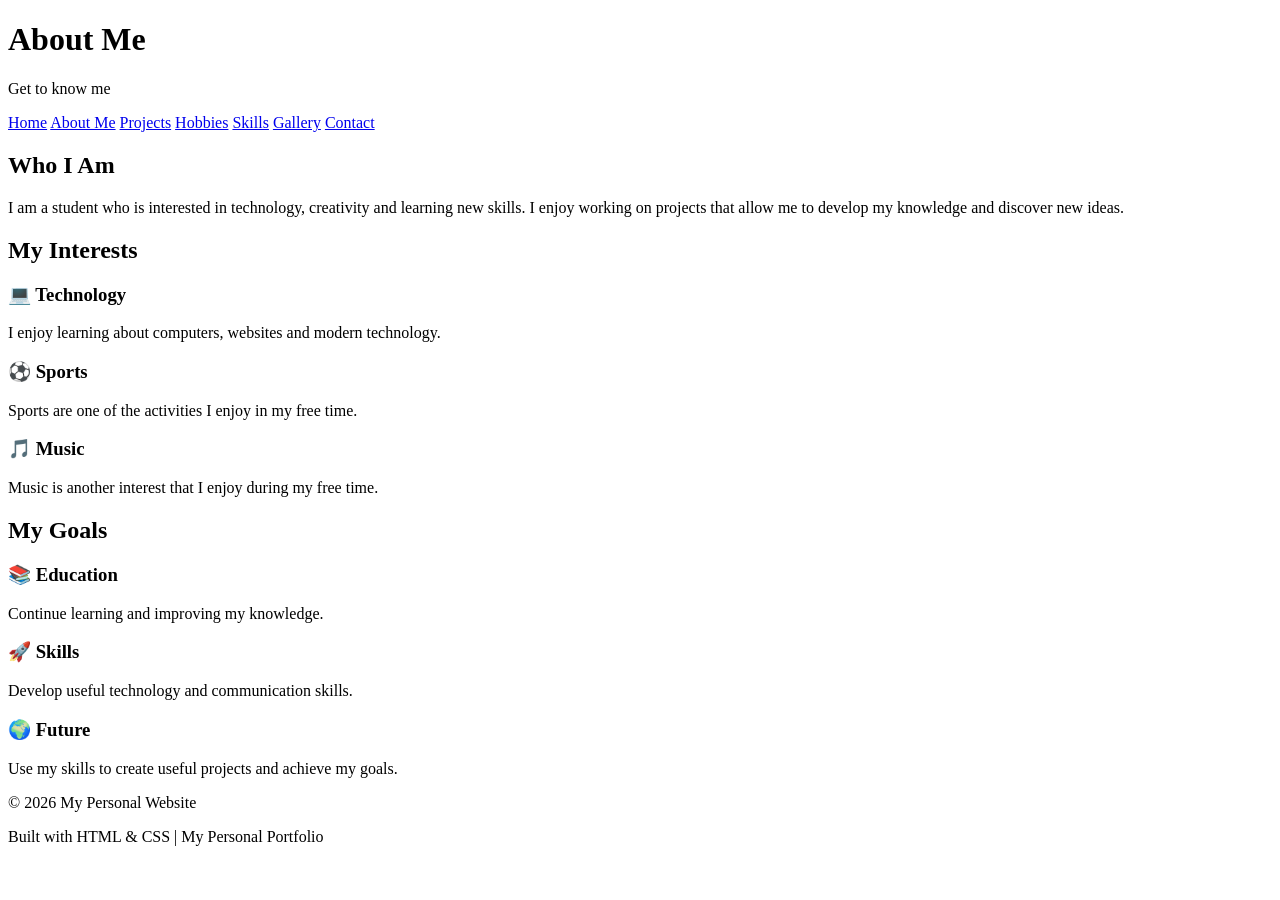
==== about.html @ a7cd15ec "Add files via upload" ====
<!DOCTYPE html>
<html lang="en">

<head>
    <meta charset="UTF-8">
    <meta name="viewport" content="width=device-width, initial-scale=1.0">
    <title>About Me</title>
    <link rel="stylesheet" href="css/style.css">
</head>

<body>

    <header>

        <h1>About Me</h1>

        <p>Get to know me</p>

        <nav>
            <a href="index.html">Home</a>
            <a href="about.html">About Me</a>
            <a href="projects.html">Projects</a>
            <a href="hobbies.html">Hobbies</a>
            <a href="skills.html">Skills</a>
            <a href="gallery.html">Gallery</a>
            <a href="contact.html">Contact</a>
        </nav>

    </header>


    <main>

        <section>

            <h2>Who I Am</h2>

            <p>
                I am a student who is interested in technology,
                creativity and learning new skills. I enjoy
                working on projects that allow me to develop
                my knowledge and discover new ideas.
            </p>

        </section>


        <section>

            <h2>My Interests</h2>

            <div class="card-container">

                <div class="card">
                    <h3>💻 Technology</h3>

                    <p>
                        I enjoy learning about computers,
                        websites and modern technology.
                    </p>
                </div>


                <div class="card">
                    <h3>⚽ Sports</h3>

                    <p>
                        Sports are one of the activities
                        I enjoy in my free time.
                    </p>
                </div>


                <div class="card">
                    <h3>🎵 Music</h3>

                    <p>
                        Music is another interest that
                        I enjoy during my free time.
                    </p>
                </div>

            </div>

        </section>


        <section>

            <h2>My Goals</h2>

            <div class="card-container">

                <div class="card">
                    <h3>📚 Education</h3>

                    <p>
                        Continue learning and improving
                        my knowledge.
                    </p>
                </div>


                <div class="card">
                    <h3>🚀 Skills</h3>

                    <p>
                        Develop useful technology and
                        communication skills.
                    </p>
                </div>


                <div class="card">
                    <h3>🌍 Future</h3>

                    <p>
                        Use my skills to create useful
                        projects and achieve my goals.
                    </p>
                </div>

            </div>

        </section>

    </main>


    <footer>

        <p>&copy; 2026 My Personal Website</p>

        <p>
            Built with HTML & CSS | My Personal Portfolio
        </p>

    </footer>


</body>
</html>
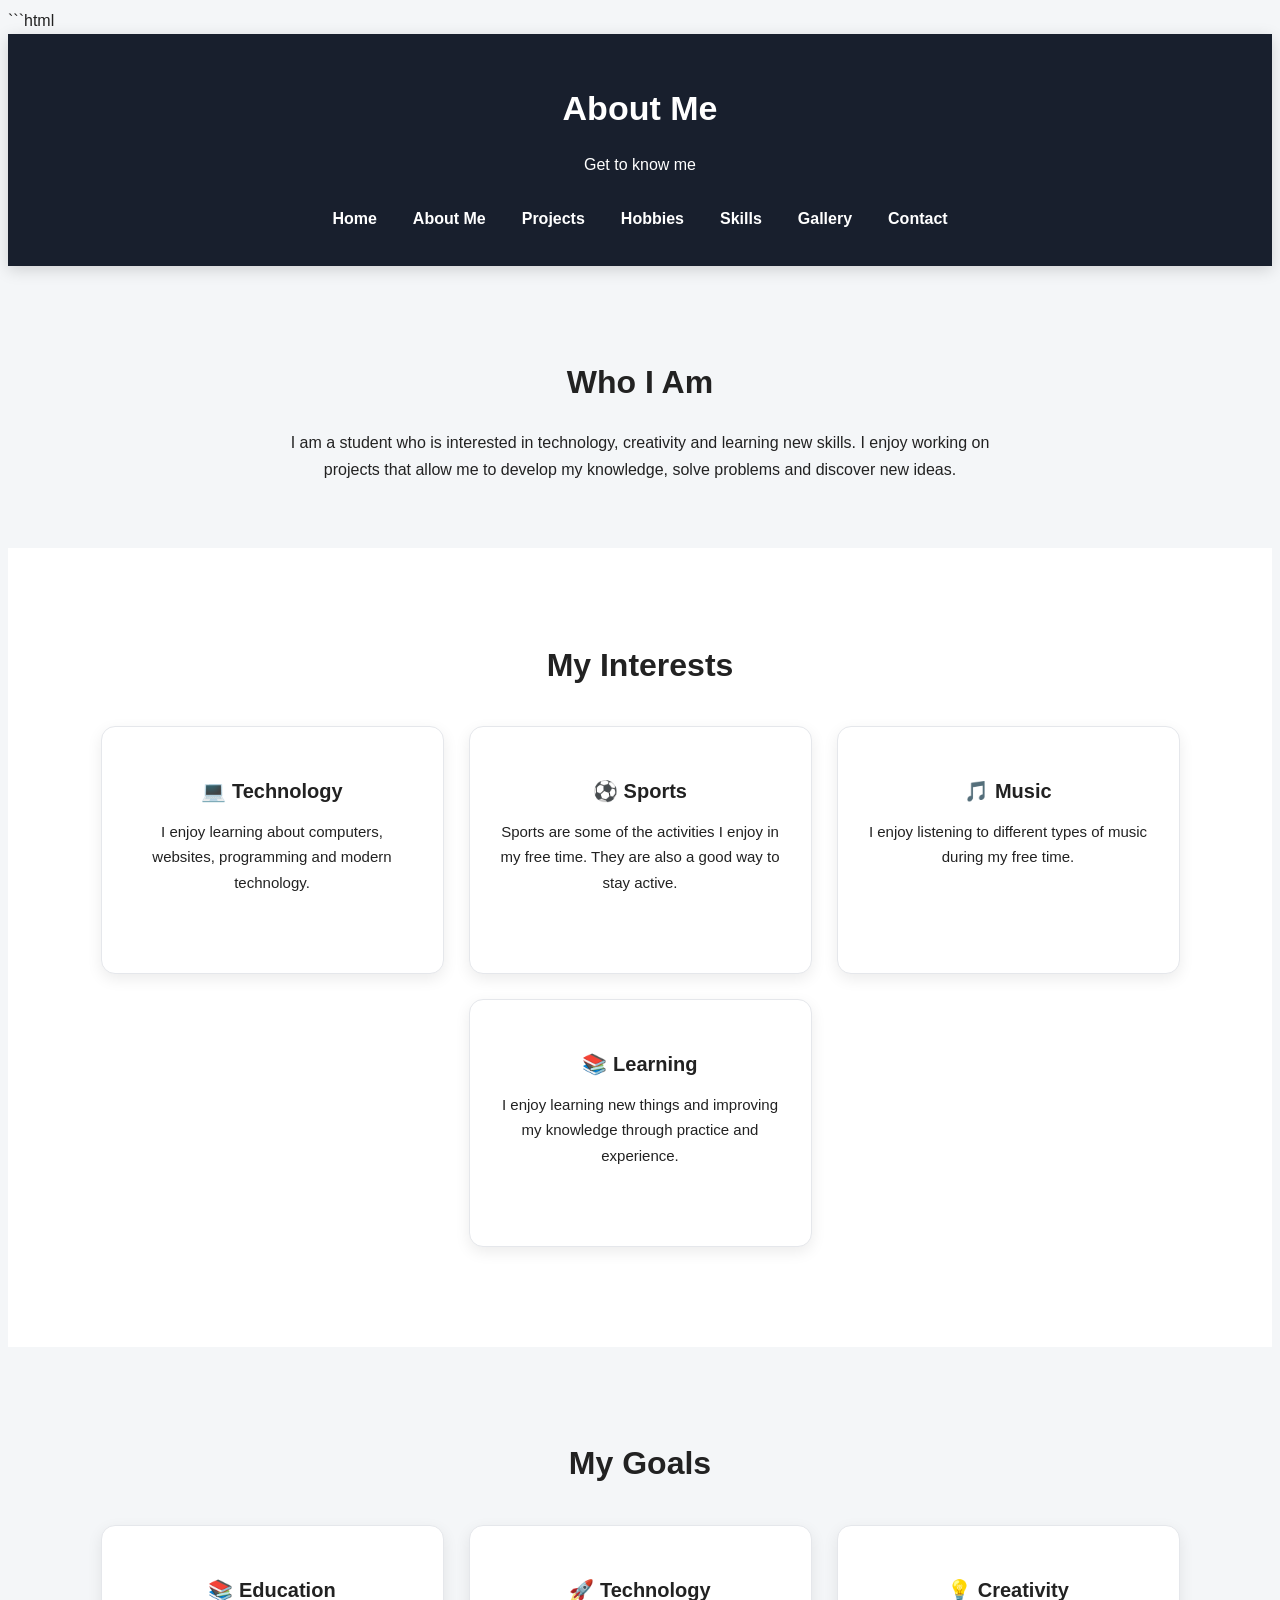
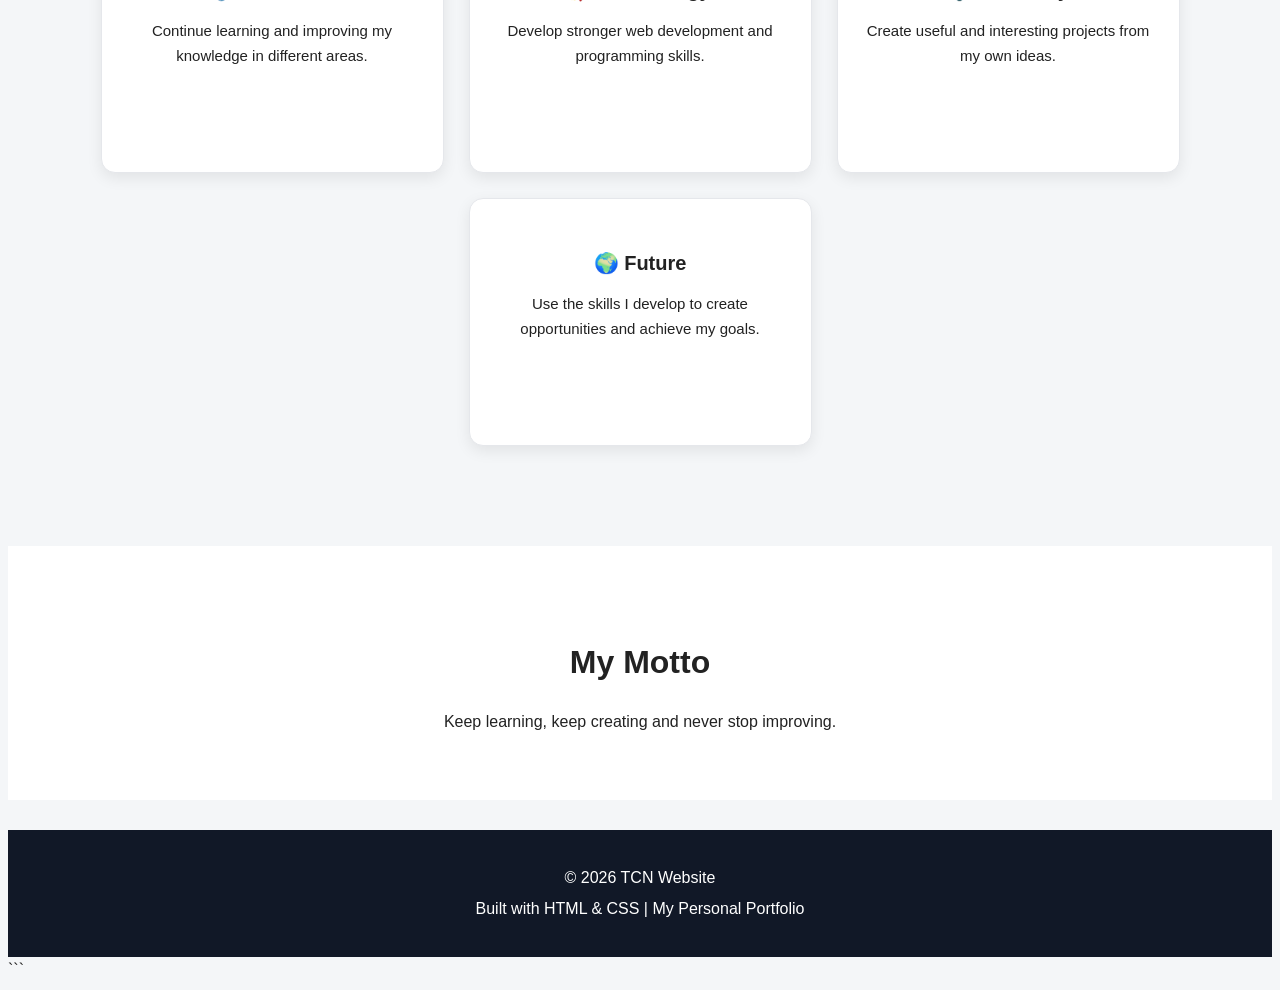
==== commit 4449a8b5: "Update about.html" ====
--- a/about.html
+++ b/about.html
@@ -1,15 +1,20 @@
+```html
 <!DOCTYPE html>
 <html lang="en">
 
 <head>
     <meta charset="UTF-8">
     <meta name="viewport" content="width=device-width, initial-scale=1.0">
+
     <title>About Me</title>
+
     <link rel="stylesheet" href="css/style.css">
 </head>
 
 <body>
 
+    <!-- HEADER -->
+
     <header>
 
         <h1>About Me</h1>
@@ -17,19 +22,31 @@
         <p>Get to know me</p>
 
         <nav>
+
             <a href="index.html">Home</a>
-            <a href="about.html">About Me</a>
+
+            <a class="active" href="about.html">About Me</a>
+
             <a href="projects.html">Projects</a>
+
             <a href="hobbies.html">Hobbies</a>
+
             <a href="skills.html">Skills</a>
+
             <a href="gallery.html">Gallery</a>
+
             <a href="contact.html">Contact</a>
+
         </nav>
 
     </header>
 
 
+    <!-- MAIN CONTENT -->
+
     <main>
+
+        <!-- INTRODUCTION -->
 
         <section>
 
@@ -39,12 +56,15 @@
                 I am a student who is interested in technology,
                 creativity and learning new skills. I enjoy
                 working on projects that allow me to develop
-                my knowledge and discover new ideas.
+                my knowledge, solve problems and discover
+                new ideas.
             </p>
 
         </section>
 
 
+        <!-- MY INTERESTS -->
+
         <section>
 
             <h2>My Interests</h2>
@@ -52,32 +72,53 @@
             <div class="card-container">
 
                 <div class="card">
+
                     <h3>💻 Technology</h3>
 
                     <p>
                         I enjoy learning about computers,
-                        websites and modern technology.
-                    </p>
-                </div>
-
-
-                <div class="card">
+                        websites, programming and modern
+                        technology.
+                    </p>
+
+                </div>
+
+
+                <div class="card">
+
                     <h3>⚽ Sports</h3>
 
                     <p>
-                        Sports are one of the activities
-                        I enjoy in my free time.
-                    </p>
-                </div>
-
-
-                <div class="card">
+                        Sports are some of the activities
+                        I enjoy in my free time. They are
+                        also a good way to stay active.
+                    </p>
+
+                </div>
+
+
+                <div class="card">
+
                     <h3>🎵 Music</h3>
 
                     <p>
-                        Music is another interest that
-                        I enjoy during my free time.
-                    </p>
+                        I enjoy listening to different
+                        types of music during my free time.
+                    </p>
+
+                </div>
+
+
+                <div class="card">
+
+                    <h3>📚 Learning</h3>
+
+                    <p>
+                        I enjoy learning new things and
+                        improving my knowledge through
+                        practice and experience.
+                    </p>
+
                 </div>
 
             </div>
@@ -85,6 +126,8 @@
         </section>
 
 
+        <!-- MY GOALS -->
+
         <section>
 
             <h2>My Goals</h2>
@@ -92,44 +135,80 @@
             <div class="card-container">
 
                 <div class="card">
+
                     <h3>📚 Education</h3>
 
                     <p>
                         Continue learning and improving
-                        my knowledge.
-                    </p>
-                </div>
-
-
-                <div class="card">
-                    <h3>🚀 Skills</h3>
-
-                    <p>
-                        Develop useful technology and
-                        communication skills.
-                    </p>
-                </div>
-
-
-                <div class="card">
+                        my knowledge in different areas.
+                    </p>
+
+                </div>
+
+
+                <div class="card">
+
+                    <h3>🚀 Technology</h3>
+
+                    <p>
+                        Develop stronger web development
+                        and programming skills.
+                    </p>
+
+                </div>
+
+
+                <div class="card">
+
+                    <h3>💡 Creativity</h3>
+
+                    <p>
+                        Create useful and interesting
+                        projects from my own ideas.
+                    </p>
+
+                </div>
+
+
+                <div class="card">
+
                     <h3>🌍 Future</h3>
 
                     <p>
-                        Use my skills to create useful
-                        projects and achieve my goals.
-                    </p>
+                        Use the skills I develop to create
+                        opportunities and achieve my goals.
+                    </p>
+
                 </div>
 
             </div>
 
         </section>
 
+
+        <!-- PERSONAL MOTTO -->
+
+        <section>
+
+            <h2>My Motto</h2>
+
+            <p>
+                Keep learning, keep creating and never stop
+                improving.
+            </p>
+
+        </section>
+
     </main>
 
 
+    <!-- FOOTER -->
+
     <footer>
 
-        <p>&copy; 2026 My Personal Website</p>
+        <p>
+            &copy; 2026 TCN Website
+        </p>
 
         <p>
             Built with HTML & CSS | My Personal Portfolio
@@ -139,4 +218,6 @@
 
 
 </body>
-</html>+
+</html>
+```
--- a/css/style.css
+++ b/css/style.css
@@ -0,0 +1,328 @@
+```css
+/* ==============================
+   GENERAL
+============================== */
+
+* {
+    margin: 0;
+    padding: 0;
+    box-sizing: border-box;
+}
+
+html {
+    scroll-behavior: smooth;
+}
+
+body {
+    font-family: Arial, sans-serif;
+    background: #f4f6f8;
+    color: #222;
+    line-height: 1.6;
+}
+
+
+/* ==============================
+   HEADER
+============================== */
+
+header {
+    background: rgba(17, 24, 39, 0.97);
+    color: white;
+    padding: 25px 20px;
+    text-align: center;
+    position: sticky;
+    top: 0;
+    z-index: 1000;
+    box-shadow: 0 4px 15px rgba(0, 0, 0, 0.15);
+}
+
+header h1 {
+    font-size: 34px;
+    margin-bottom: 8px;
+}
+
+header p {
+    font-size: 16px;
+}
+
+
+/* ==============================
+   NAVIGATION
+============================== */
+
+nav {
+    margin-top: 20px;
+    display: flex;
+    justify-content: center;
+    flex-wrap: wrap;
+    gap: 8px;
+}
+
+nav a {
+    color: white;
+    text-decoration: none;
+    padding: 9px 14px;
+    border-radius: 6px;
+    font-weight: bold;
+    transition: 0.3s ease;
+}
+
+nav a:hover {
+    background: #374151;
+    color: #60a5fa;
+    transform: translateY(-2px);
+}
+
+
+/* ==============================
+   HERO SECTION
+============================== */
+
+.hero {
+    min-height: 75vh;
+    display: flex;
+    justify-content: center;
+    align-items: center;
+    text-align: center;
+    padding: 70px 20px;
+    background: linear-gradient(135deg, #ffffff, #e8eef7);
+}
+
+.hero > div {
+    max-width: 850px;
+    margin: auto;
+    animation: fadeUp 1s ease;
+}
+
+.hero h2 {
+    font-size: 50px;
+    margin-bottom: 15px;
+    animation: fadeUp 1.2s ease;
+}
+
+.hero p {
+    font-size: 20px;
+    max-width: 700px;
+    margin: 0 auto 25px;
+    animation: fadeUp 1.4s ease;
+}
+
+
+/* ==============================
+   PROFILE PHOTO
+============================== */
+
+.profile-photo {
+    display: block;
+    width: 210px;
+    height: 210px;
+    object-fit: cover;
+    border-radius: 50%;
+    margin: 0 auto 25px;
+    border: 5px solid #111827;
+    box-shadow: 0 8px 25px rgba(0, 0, 0, 0.2);
+    transition: 0.4s ease;
+    animation: fadeUp 0.8s ease;
+}
+
+.profile-photo:hover {
+    transform: scale(1.05);
+}
+
+
+/* ==============================
+   BUTTONS
+============================== */
+
+.button {
+    display: inline-block;
+    background: #111827;
+    color: white;
+    padding: 13px 26px;
+    text-decoration: none;
+    border-radius: 7px;
+    font-weight: bold;
+    transition: 0.3s ease;
+    animation: fadeUp 1.6s ease;
+}
+
+.button:hover {
+    background: #374151;
+    transform: translateY(-3px);
+    box-shadow: 0 8px 18px rgba(0, 0, 0, 0.18);
+}
+
+
+/* ==============================
+   SECTIONS
+============================== */
+
+section {
+    padding: 65px 20px;
+    text-align: center;
+}
+
+section:nth-child(even) {
+    background: #ffffff;
+}
+
+section h2 {
+    font-size: 32px;
+    margin-bottom: 20px;
+}
+
+section p {
+    max-width: 700px;
+    margin: auto;
+    line-height: 1.7;
+}
+
+
+/* ==============================
+   CARDS
+============================== */
+
+.card-container {
+    display: flex;
+    flex-wrap: wrap;
+    justify-content: center;
+    gap: 25px;
+    max-width: 1150px;
+    margin: 35px auto;
+}
+
+.card {
+    background: white;
+    padding: 28px;
+    width: 285px;
+    min-height: 190px;
+    border-radius: 14px;
+    border: 1px solid #e5e7eb;
+    box-shadow: 0 5px 15px rgba(0, 0, 0, 0.08);
+    transition: 0.3s ease;
+}
+
+.card:hover {
+    transform: translateY(-7px);
+    box-shadow: 0 12px 28px rgba(0, 0, 0, 0.13);
+}
+
+.card h3 {
+    margin-bottom: 12px;
+    font-size: 20px;
+}
+
+.card p {
+    font-size: 15px;
+}
+
+
+/* ==============================
+   GALLERY IMAGES
+============================== */
+
+.card img {
+    width: 100%;
+    height: 220px;
+    object-fit: contain;
+    border-radius: 10px;
+    margin-bottom: 15px;
+    transition: 0.4s ease;
+}
+
+.card img:hover {
+    transform: scale(1.03);
+}
+
+
+/* ==============================
+   FOOTER
+============================== */
+
+footer {
+    background: #111827;
+    color: white;
+    text-align: center;
+    padding: 30px 20px;
+    margin-top: 30px;
+}
+
+footer p {
+    margin: 5px auto;
+}
+
+
+/* ==============================
+   ANIMATIONS
+============================== */
+
+@keyframes fadeUp {
+    from {
+        opacity: 0;
+        transform: translateY(25px);
+    }
+
+    to {
+        opacity: 1;
+        transform: translateY(0);
+    }
+}
+
+
+/* ==============================
+   MOBILE
+============================== */
+
+@media (max-width: 600px) {
+
+    header h1 {
+        font-size: 28px;
+    }
+
+    nav {
+        flex-direction: column;
+        align-items: center;
+    }
+
+    nav a {
+        display: block;
+        width: 180px;
+        margin: 2px 0;
+    }
+
+    .hero {
+        min-height: 65vh;
+        padding: 50px 20px;
+    }
+
+    .hero h2 {
+        font-size: 36px;
+    }
+
+    .hero p {
+        font-size: 18px;
+    }
+
+    .profile-photo {
+        width: 170px;
+        height: 170px;
+    }
+
+    section {
+        padding: 50px 20px;
+    }
+
+    section h2 {
+        font-size: 28px;
+    }
+
+    .card {
+        width: 100%;
+        max-width: 350px;
+    }
+
+    .button {
+        padding: 12px 22px;
+    }
+}
+```
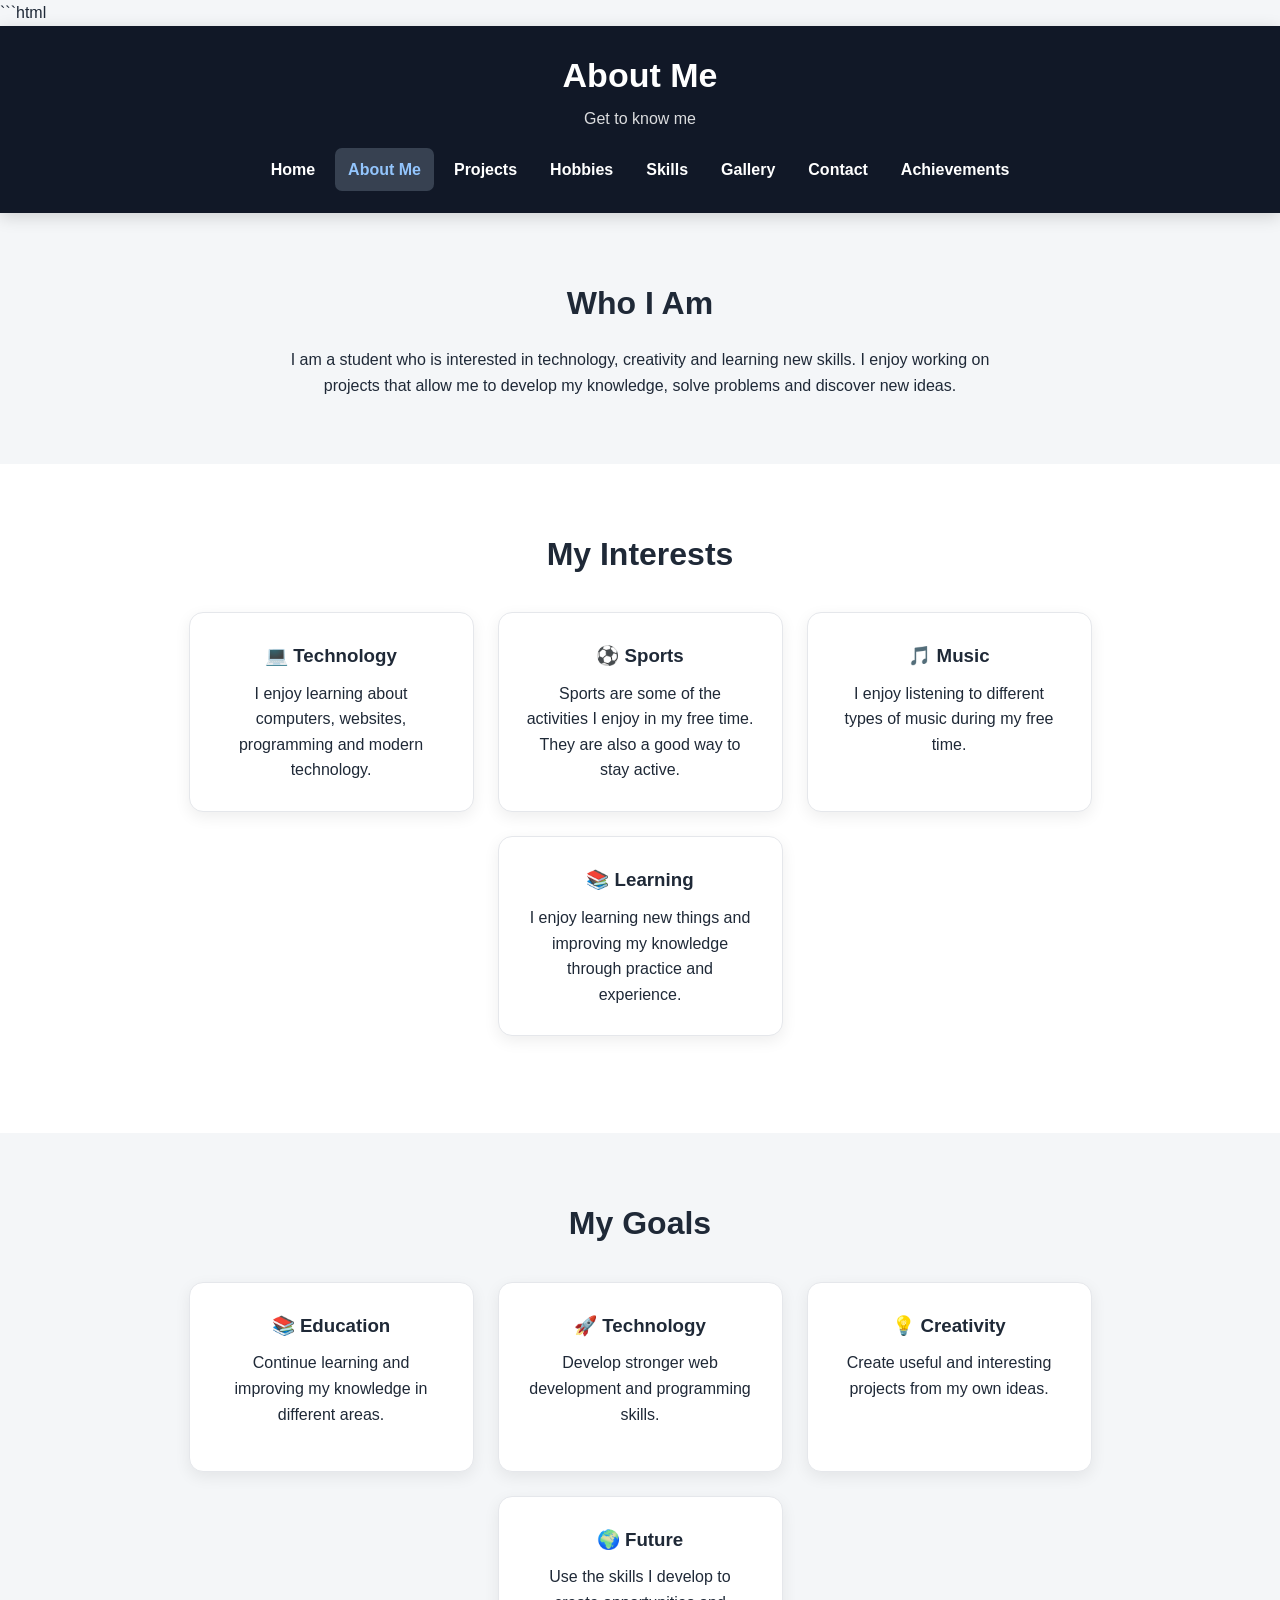
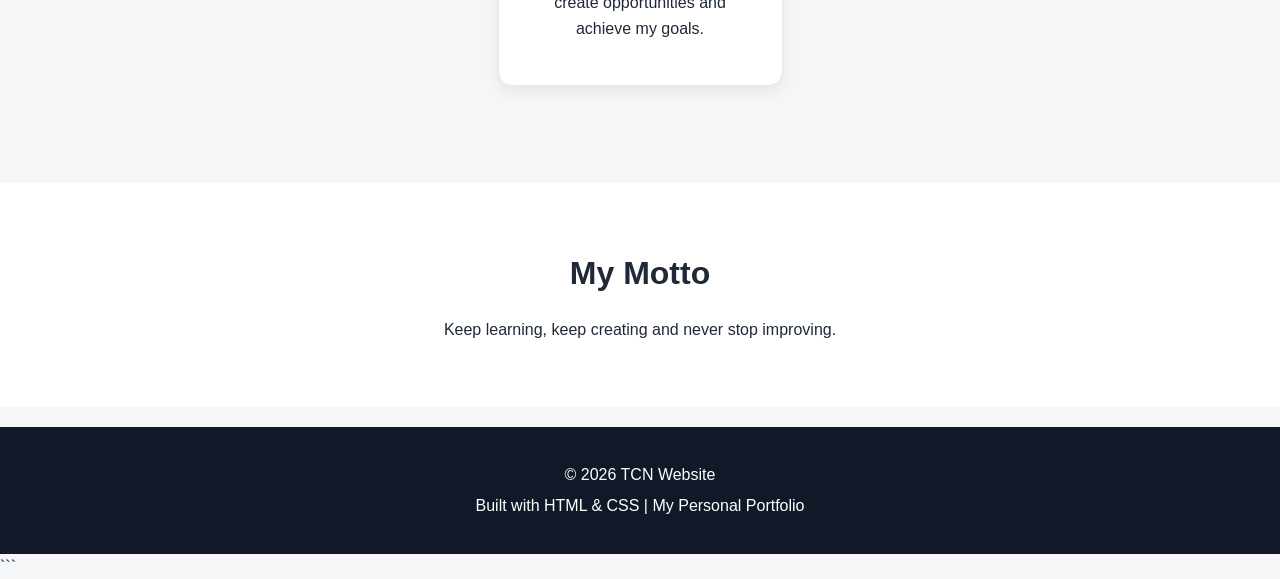
==== commit bef92ba1: "Update about.html" ====
--- a/about.html
+++ b/about.html
@@ -36,7 +36,7 @@
             <a href="gallery.html">Gallery</a>
 
             <a href="contact.html">Contact</a>
-
+            <a href="achievements.html">Achievements</a>
         </nav>
 
     </header>
--- a/css/style.css
+++ b/css/style.css
@@ -1,328 +1,349 @@
-```css
-/* ==============================
-   GENERAL
-============================== */
-
 * {
-    margin: 0;
-    padding: 0;
-    box-sizing: border-box;
-}
+  margin: 0;
+  padding: 0;
+  box-sizing: border-box;
+  }
 
 html {
-    scroll-behavior: smooth;
+scroll-behavior: smooth;
 }
 
 body {
-    font-family: Arial, sans-serif;
-    background: #f4f6f8;
-    color: #222;
-    line-height: 1.6;
-}
-
-
-/* ==============================
-   HEADER
-============================== */
+font-family: Arial, sans-serif;
+background: #f4f6f8;
+color: #1f2937;
+line-height: 1.6;
+}
+
+/* HEADER */
 
 header {
-    background: rgba(17, 24, 39, 0.97);
-    color: white;
-    padding: 25px 20px;
-    text-align: center;
-    position: sticky;
-    top: 0;
-    z-index: 1000;
-    box-shadow: 0 4px 15px rgba(0, 0, 0, 0.15);
+background: #111827;
+color: white;
+padding: 22px 20px;
+text-align: center;
+position: sticky;
+top: 0;
+z-index: 1000;
+box-shadow: 0 4px 16px rgba(0, 0, 0, 0.15);
 }
 
 header h1 {
-    font-size: 34px;
-    margin-bottom: 8px;
+font-size: 34px;
+margin-bottom: 4px;
 }
 
 header p {
-    font-size: 16px;
-}
-
-
-/* ==============================
-   NAVIGATION
-============================== */
+opacity: 0.85;
+}
+
+/* NAVIGATION */
 
 nav {
-    margin-top: 20px;
-    display: flex;
-    justify-content: center;
-    flex-wrap: wrap;
-    gap: 8px;
+margin-top: 16px;
+display: flex;
+justify-content: center;
+flex-wrap: wrap;
+gap: 7px;
 }
 
 nav a {
-    color: white;
-    text-decoration: none;
-    padding: 9px 14px;
-    border-radius: 6px;
-    font-weight: bold;
-    transition: 0.3s ease;
-}
-
-nav a:hover {
-    background: #374151;
-    color: #60a5fa;
-    transform: translateY(-2px);
-}
-
-
-/* ==============================
-   HERO SECTION
-============================== */
+color: white;
+text-decoration: none;
+padding: 9px 13px;
+border-radius: 7px;
+font-weight: bold;
+transition: 0.25s;
+}
+
+nav a:hover,
+nav a.active {
+background: #374151;
+color: #93c5fd;
+}
+
+/* HERO */
 
 .hero {
-    min-height: 75vh;
-    display: flex;
-    justify-content: center;
-    align-items: center;
-    text-align: center;
-    padding: 70px 20px;
-    background: linear-gradient(135deg, #ffffff, #e8eef7);
-}
-
-.hero > div {
-    max-width: 850px;
-    margin: auto;
-    animation: fadeUp 1s ease;
+min-height: 76vh;
+display: flex;
+align-items: center;
+justify-content: center;
+text-align: center;
+padding: 70px 20px;
+background: linear-gradient(135deg, #ffffff, #e8eef7);
+}
+
+.hero-inner {
+max-width: 850px;
+animation: fadeUp 0.8s ease;
+}
+
+.profile-photo {
+display: block;
+width: 210px;
+height: 210px;
+object-fit: cover;
+border-radius: 50%;
+margin: 0 auto 24px;
+border: 5px solid #111827;
+box-shadow: 0 10px 28px rgba(0, 0, 0, 0.2);
+transition: 0.35s;
+}
+
+.profile-photo:hover {
+transform: scale(1.05);
 }
 
 .hero h2 {
-    font-size: 50px;
-    margin-bottom: 15px;
-    animation: fadeUp 1.2s ease;
+font-size: 52px;
+line-height: 1.15;
+margin-bottom: 15px;
 }
 
 .hero p {
-    font-size: 20px;
-    max-width: 700px;
-    margin: 0 auto 25px;
-    animation: fadeUp 1.4s ease;
-}
-
-
-/* ==============================
-   PROFILE PHOTO
-============================== */
-
-.profile-photo {
-    display: block;
-    width: 210px;
-    height: 210px;
-    object-fit: cover;
-    border-radius: 50%;
-    margin: 0 auto 25px;
-    border: 5px solid #111827;
-    box-shadow: 0 8px 25px rgba(0, 0, 0, 0.2);
-    transition: 0.4s ease;
-    animation: fadeUp 0.8s ease;
-}
-
-.profile-photo:hover {
-    transform: scale(1.05);
-}
-
-
-/* ==============================
-   BUTTONS
-============================== */
-
+font-size: 20px;
+max-width: 700px;
+margin: 0 auto 25px;
+}
+
+/* BUTTONS */
 .button {
     display: inline-block;
     background: #111827;
     color: white;
-    padding: 13px 26px;
+    padding: 14px 24px;
+    margin: 8px 5px;
     text-decoration: none;
-    border-radius: 7px;
+    border-radius: 10px;
     font-weight: bold;
     transition: 0.3s ease;
-    animation: fadeUp 1.6s ease;
+    box-shadow: 0 5px 15px rgba(0, 0, 0, 0.15);
 }
 
 .button:hover {
     background: #374151;
-    transform: translateY(-3px);
-    box-shadow: 0 8px 18px rgba(0, 0, 0, 0.18);
-}
-
-
-/* ==============================
-   SECTIONS
-============================== */
+    transform: translateY(-4px);
+    box-shadow: 0 10px 22px rgba(0, 0, 0, 0.2);
+}
+.button:hover {
+    background: #374151;
+    transform: translateY(-4px);
+    box-shadow: 0 10px 22px rgba(0, 0, 0, 0.2);
+}
+
+.button:hover {
+background: #374151;
+transform: translateY(-3px);
+box-shadow: 0 8px 18px rgba(0, 0, 0, 0.18);
+}
+
+/* SECTIONS */
 
 section {
-    padding: 65px 20px;
-    text-align: center;
-}
-
-section:nth-child(even) {
-    background: #ffffff;
+padding: 65px 20px;
+text-align: center;
+}
+
+section:nth-of-type(even) {
+background: white;
 }
 
 section h2 {
-    font-size: 32px;
-    margin-bottom: 20px;
-}
-
-section p {
-    max-width: 700px;
-    margin: auto;
-    line-height: 1.7;
-}
-
-
-/* ==============================
-   CARDS
-============================== */
+font-size: 32px;
+margin-bottom: 18px;
+}
+
+section > p {
+max-width: 720px;
+margin: 0 auto;
+}
+
+/* CARDS */
 
 .card-container {
-    display: flex;
-    flex-wrap: wrap;
-    justify-content: center;
-    gap: 25px;
-    max-width: 1150px;
-    margin: 35px auto;
+display: flex;
+flex-wrap: wrap;
+justify-content: center;
+gap: 24px;
+max-width: 1150px;
+margin: 32px auto;
 }
 
 .card {
-    background: white;
-    padding: 28px;
-    width: 285px;
-    min-height: 190px;
-    border-radius: 14px;
-    border: 1px solid #e5e7eb;
-    box-shadow: 0 5px 15px rgba(0, 0, 0, 0.08);
-    transition: 0.3s ease;
+background: white;
+padding: 28px;
+width: 285px;
+min-height: 190px;
+border: 1px solid #e5e7eb;
+border-radius: 14px;
+box-shadow: 0 5px 16px rgba(0, 0, 0, 0.07);
+transition: 0.3s;
 }
 
 .card:hover {
-    transform: translateY(-7px);
-    box-shadow: 0 12px 28px rgba(0, 0, 0, 0.13);
+transform: translateY(-7px);
+box-shadow: 0 13px 28px rgba(0, 0, 0, 0.13);
 }
 
 .card h3 {
-    margin-bottom: 12px;
-    font-size: 20px;
-}
-
-.card p {
-    font-size: 15px;
-}
-
-
-/* ==============================
-   GALLERY IMAGES
-============================== */
-
-.card img {
+margin-bottom: 10px;
+}
+
+/* GALLERY */
+
+.gallery-grid {
+max-width: 1200px;
+margin: 40px auto;
+display: grid;
+grid-template-columns: repeat(3, 1fr);
+gap: 25px;
+}
+
+.gallery-item {
+background: white;
+border-radius: 14px;
+padding: 12px;
+overflow: hidden;
+box-shadow: 0 5px 16px rgba(0, 0, 0, 0.08);
+transition: 0.3s;
+}
+
+.gallery-item:hover {
+transform: translateY(-7px);
+box-shadow: 0 13px 28px rgba(0, 0, 0, 0.15);
+}
+
+.gallery-item img {
+width: 100%;
+height: 260px;
+object-fit: cover;
+display: block;
+border-radius: 10px;
+transition: 0.3s;
+}
+
+.gallery-item img:hover {
+transform: scale(1.03);
+}
+
+.gallery-item p {
+padding: 12px 5px 5px;
+font-weight: bold;
+}
+
+/* INFORMATION BOXES */
+
+.info-grid {
+display: flex;
+flex-wrap: wrap;
+justify-content: center;
+gap: 20px;
+max-width: 900px;
+margin: 30px auto;
+}
+
+.info-box {
+background: white;
+padding: 25px;
+border-radius: 12px;
+min-width: 230px;
+box-shadow: 0 5px 15px rgba(0, 0, 0, 0.07);
+}
+
+/* FOOTER */
+
+footer {
+background: #111827;
+color: white;
+text-align: center;
+padding: 30px 20px;
+margin-top: 20px;
+}
+
+footer p {
+margin: 5px;
+}
+
+/* ANIMATION */
+
+@keyframes fadeUp {
+from {
+opacity: 0;
+transform: translateY(25px);
+}
+
+```
+to {
+    opacity: 1;
+    transform: translateY(0);
+}
+```
+
+}
+
+/* MOBILE */
+
+@media (max-width: 800px) {
+
+```
+.gallery-grid {
+    grid-template-columns: repeat(2, 1fr);
+}
+```
+
+}
+
+@media (max-width: 600px) {
+
+```
+header h1 {
+    font-size: 28px;
+}
+
+nav {
+    flex-direction: column;
+    align-items: center;
+}
+
+nav a {
+    width: 190px;
+}
+
+.hero {
+    min-height: 65vh;
+    padding: 50px 18px;
+}
+
+.hero h2 {
+    font-size: 36px;
+}
+
+.hero p {
+    font-size: 18px;
+}
+
+.profile-photo {
+    width: 170px;
+    height: 170px;
+}
+
+section {
+    padding: 50px 18px;
+}
+
+section h2 {
+    font-size: 28px;
+}
+
+.card {
     width: 100%;
-    height: 220px;
-    object-fit: contain;
-    border-radius: 10px;
-    margin-bottom: 15px;
-    transition: 0.4s ease;
-}
-
-.card img:hover {
-    transform: scale(1.03);
-}
-
-
-/* ==============================
-   FOOTER
-============================== */
-
-footer {
-    background: #111827;
-    color: white;
-    text-align: center;
-    padding: 30px 20px;
-    margin-top: 30px;
-}
-
-footer p {
-    margin: 5px auto;
-}
-
-
-/* ==============================
-   ANIMATIONS
-============================== */
-
-@keyframes fadeUp {
-    from {
-        opacity: 0;
-        transform: translateY(25px);
-    }
-
-    to {
-        opacity: 1;
-        transform: translateY(0);
-    }
-}
-
-
-/* ==============================
-   MOBILE
-============================== */
-
-@media (max-width: 600px) {
-
-    header h1 {
-        font-size: 28px;
-    }
-
-    nav {
-        flex-direction: column;
-        align-items: center;
-    }
-
-    nav a {
-        display: block;
-        width: 180px;
-        margin: 2px 0;
-    }
-
-    .hero {
-        min-height: 65vh;
-        padding: 50px 20px;
-    }
-
-    .hero h2 {
-        font-size: 36px;
-    }
-
-    .hero p {
-        font-size: 18px;
-    }
-
-    .profile-photo {
-        width: 170px;
-        height: 170px;
-    }
-
-    section {
-        padding: 50px 20px;
-    }
-
-    section h2 {
-        font-size: 28px;
-    }
-
-    .card {
-        width: 100%;
-        max-width: 350px;
-    }
-
-    .button {
-        padding: 12px 22px;
-    }
-}
-```
+    max-width: 360px;
+}
+
+.gallery-grid {
+    grid-template-columns: 1fr;
+}
+```
+
+}
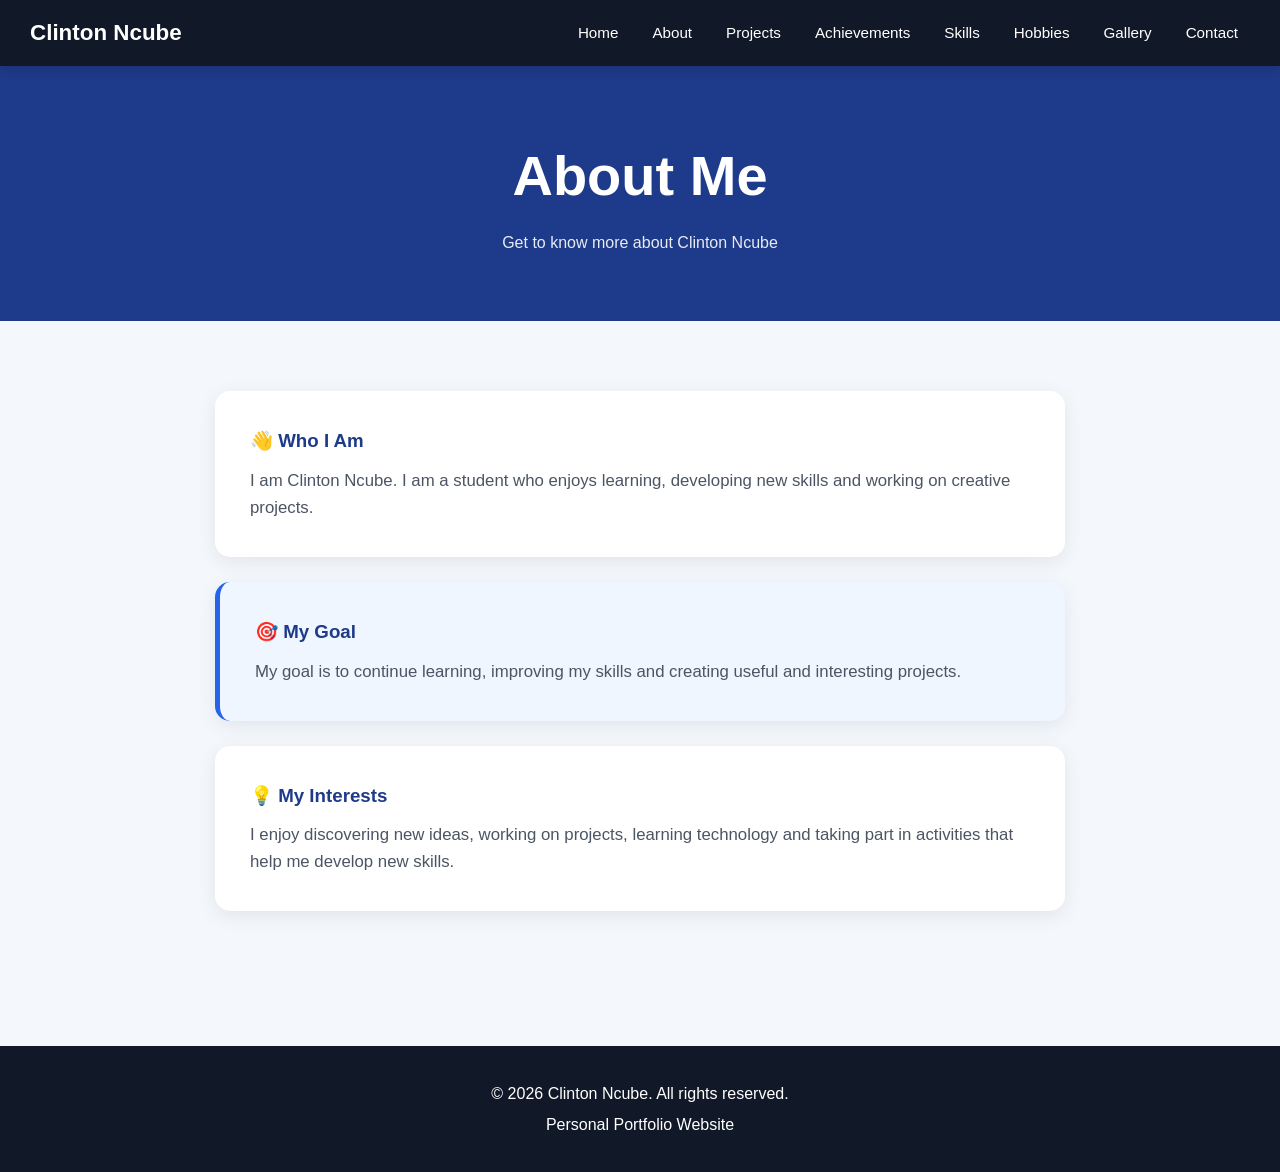
==== commit b1265035: "Update about.html" ====
--- a/about.html
+++ b/about.html
@@ -1,223 +1,118 @@
-```html
 <!DOCTYPE html>
 <html lang="en">
-
 <head>
     <meta charset="UTF-8">
     <meta name="viewport" content="width=device-width, initial-scale=1.0">
 
-    <title>About Me</title>
+    <title>About Me | Clinton Ncube</title>
 
     <link rel="stylesheet" href="css/style.css">
+
+    <style>
+        .about-content {
+            max-width: 850px;
+            margin: auto;
+        }
+
+        .about-card {
+            background: white;
+            padding: 35px;
+            border-radius: 15px;
+            box-shadow: 0 5px 20px rgba(0,0,0,0.08);
+            margin-bottom: 25px;
+        }
+
+        .about-card h3 {
+            color: #1e3a8a;
+            margin-bottom: 12px;
+        }
+
+        .about-card p {
+            color: #4b5563;
+            font-size: 1.05rem;
+        }
+
+        .about-highlight {
+            background: #eff6ff;
+            border-left: 5px solid #2563eb;
+        }
+    </style>
 </head>
 
 <body>
 
-    <!-- HEADER -->
+<nav>
+    <a href="index.html" class="logo">Clinton Ncube</a>
 
-    <header>
+    <ul>
+        <li><a href="index.html">Home</a></li>
+        <li><a href="about.html">About</a></li>
+        <li><a href="projects.html">Projects</a></li>
+        <li><a href="achievements.html">Achievements</a></li>
+        <li><a href="skills.html">Skills</a></li>
+        <li><a href="hobbies.html">Hobbies</a></li>
+        <li><a href="gallery.html">Gallery</a></li>
+        <li><a href="contact.html">Contact</a></li>
+    </ul>
+</nav>
 
-        <h1>About Me</h1>
+<header class="page-header">
+    <h1>About Me</h1>
+    <p>Get to know more about Clinton Ncube</p>
+</header>
 
-        <p>Get to know me</p>
+<section>
 
-        <nav>
+    <div class="container">
 
-            <a href="index.html">Home</a>
+        <div class="about-content">
 
-            <a class="active" href="about.html">About Me</a>
+            <div class="about-card">
 
-            <a href="projects.html">Projects</a>
+                <h3>👋 Who I Am</h3>
 
-            <a href="hobbies.html">Hobbies</a>
-
-            <a href="skills.html">Skills</a>
-
-            <a href="gallery.html">Gallery</a>
-
-            <a href="contact.html">Contact</a>
-            <a href="achievements.html">Achievements</a>
-        </nav>
-
-    </header>
-
-
-    <!-- MAIN CONTENT -->
-
-    <main>
-
-        <!-- INTRODUCTION -->
-
-        <section>
-
-            <h2>Who I Am</h2>
-
-            <p>
-                I am a student who is interested in technology,
-                creativity and learning new skills. I enjoy
-                working on projects that allow me to develop
-                my knowledge, solve problems and discover
-                new ideas.
-            </p>
-
-        </section>
-
-
-        <!-- MY INTERESTS -->
-
-        <section>
-
-            <h2>My Interests</h2>
-
-            <div class="card-container">
-
-                <div class="card">
-
-                    <h3>💻 Technology</h3>
-
-                    <p>
-                        I enjoy learning about computers,
-                        websites, programming and modern
-                        technology.
-                    </p>
-
-                </div>
-
-
-                <div class="card">
-
-                    <h3>⚽ Sports</h3>
-
-                    <p>
-                        Sports are some of the activities
-                        I enjoy in my free time. They are
-                        also a good way to stay active.
-                    </p>
-
-                </div>
-
-
-                <div class="card">
-
-                    <h3>🎵 Music</h3>
-
-                    <p>
-                        I enjoy listening to different
-                        types of music during my free time.
-                    </p>
-
-                </div>
-
-
-                <div class="card">
-
-                    <h3>📚 Learning</h3>
-
-                    <p>
-                        I enjoy learning new things and
-                        improving my knowledge through
-                        practice and experience.
-                    </p>
-
-                </div>
+                <p>
+                    I am Clinton Ncube. I am a student who enjoys
+                    learning, developing new skills and working on
+                    creative projects.
+                </p>
 
             </div>
 
-        </section>
+            <div class="about-card about-highlight">
 
+                <h3>🎯 My Goal</h3>
 
-        <!-- MY GOALS -->
-
-        <section>
-
-            <h2>My Goals</h2>
-
-            <div class="card-container">
-
-                <div class="card">
-
-                    <h3>📚 Education</h3>
-
-                    <p>
-                        Continue learning and improving
-                        my knowledge in different areas.
-                    </p>
-
-                </div>
-
-
-                <div class="card">
-
-                    <h3>🚀 Technology</h3>
-
-                    <p>
-                        Develop stronger web development
-                        and programming skills.
-                    </p>
-
-                </div>
-
-
-                <div class="card">
-
-                    <h3>💡 Creativity</h3>
-
-                    <p>
-                        Create useful and interesting
-                        projects from my own ideas.
-                    </p>
-
-                </div>
-
-
-                <div class="card">
-
-                    <h3>🌍 Future</h3>
-
-                    <p>
-                        Use the skills I develop to create
-                        opportunities and achieve my goals.
-                    </p>
-
-                </div>
+                <p>
+                    My goal is to continue learning, improving my
+                    skills and creating useful and interesting
+                    projects.
+                </p>
 
             </div>
 
-        </section>
+            <div class="about-card">
 
+                <h3>💡 My Interests</h3>
 
-        <!-- PERSONAL MOTTO -->
+                <p>
+                    I enjoy discovering new ideas, working on
+                    projects, learning technology and taking part
+                    in activities that help me develop new skills.
+                </p>
 
-        <section>
+            </div>
 
-            <h2>My Motto</h2>
+        </div>
 
-            <p>
-                Keep learning, keep creating and never stop
-                improving.
-            </p>
+    </div>
 
-        </section>
+</section>
 
-    </main>
-
-
-    <!-- FOOTER -->
-
-    <footer>
-
-        <p>
-            &copy; 2026 TCN Website
-        </p>
-
-        <p>
-            Built with HTML & CSS | My Personal Portfolio
-        </p>
-
-    </footer>
-
+<footer>
+    <p>© 2026 Clinton Ncube. All rights reserved.</p>
+    <p>Personal Portfolio Website</p>
+</footer>
 
 </body>
-
 </html>
-```
--- a/css/style.css
+++ b/css/style.css
@@ -1,349 +1,402 @@
+/* =========================================================
+   CLINTON NCUBE PERSONAL WEBSITE
+   MAIN WEBSITE STYLES
+   ========================================================= */
+
 * {
-  margin: 0;
-  padding: 0;
-  box-sizing: border-box;
-  }
+    margin: 0;
+    padding: 0;
+    box-sizing: border-box;
+}
 
 html {
-scroll-behavior: smooth;
+    scroll-behavior: smooth;
 }
 
 body {
-font-family: Arial, sans-serif;
-background: #f4f6f8;
-color: #1f2937;
-line-height: 1.6;
-}
-
-/* HEADER */
-
-header {
-background: #111827;
-color: white;
-padding: 22px 20px;
-text-align: center;
-position: sticky;
-top: 0;
-z-index: 1000;
-box-shadow: 0 4px 16px rgba(0, 0, 0, 0.15);
-}
-
-header h1 {
-font-size: 34px;
-margin-bottom: 4px;
-}
-
-header p {
-opacity: 0.85;
-}
-
-/* NAVIGATION */
+    font-family: Arial, Helvetica, sans-serif;
+    background: #f4f7fb;
+    color: #1f2937;
+    line-height: 1.6;
+}
+
+/* =========================================================
+   NAVIGATION
+   ========================================================= */
 
 nav {
-margin-top: 16px;
-display: flex;
-justify-content: center;
-flex-wrap: wrap;
-gap: 7px;
-}
-
-nav a {
-color: white;
-text-decoration: none;
-padding: 9px 13px;
-border-radius: 7px;
-font-weight: bold;
-transition: 0.25s;
-}
-
-nav a:hover,
-nav a.active {
-background: #374151;
-color: #93c5fd;
-}
-
-/* HERO */
+    background: #111827;
+    padding: 15px 30px;
+    display: flex;
+    align-items: center;
+    justify-content: space-between;
+    position: sticky;
+    top: 0;
+    z-index: 1000;
+    box-shadow: 0 3px 12px rgba(0, 0, 0, 0.15);
+}
+
+nav .logo,
+.logo {
+    color: white;
+    text-decoration: none;
+    font-size: 1.4rem;
+    font-weight: bold;
+}
+
+nav ul {
+    list-style: none;
+    display: flex;
+    gap: 10px;
+    align-items: center;
+}
+
+nav ul li a {
+    color: white;
+    text-decoration: none;
+    padding: 9px 12px;
+    border-radius: 7px;
+    transition: 0.3s ease;
+    font-size: 0.95rem;
+}
+
+nav ul li a:hover {
+    background: #2563eb;
+}
+
+/* =========================================================
+   GENERAL CONTAINER
+   ========================================================= */
+
+.container {
+    width: 92%;
+    max-width: 1200px;
+    margin: auto;
+}
+
+/* =========================================================
+   HERO SECTION
+   ========================================================= */
 
 .hero {
-min-height: 76vh;
-display: flex;
-align-items: center;
-justify-content: center;
-text-align: center;
-padding: 70px 20px;
-background: linear-gradient(135deg, #ffffff, #e8eef7);
-}
-
-.hero-inner {
-max-width: 850px;
-animation: fadeUp 0.8s ease;
-}
-
-.profile-photo {
-display: block;
-width: 210px;
-height: 210px;
-object-fit: cover;
-border-radius: 50%;
-margin: 0 auto 24px;
-border: 5px solid #111827;
-box-shadow: 0 10px 28px rgba(0, 0, 0, 0.2);
-transition: 0.35s;
-}
-
-.profile-photo:hover {
-transform: scale(1.05);
-}
-
-.hero h2 {
-font-size: 52px;
-line-height: 1.15;
-margin-bottom: 15px;
+    min-height: 78vh;
+    display: flex;
+    align-items: center;
+    justify-content: center;
+    text-align: center;
+    padding: 70px 20px;
+    background: linear-gradient(
+        135deg,
+        #1e3a8a,
+        #2563eb,
+        #0f172a
+    );
+    color: white;
+}
+
+.hero-content {
+    max-width: 850px;
+}
+
+.hero h1 {
+    font-size: clamp(2.5rem, 7vw, 5rem);
+    margin-bottom: 15px;
+    font-weight: 800;
 }
 
 .hero p {
-font-size: 20px;
-max-width: 700px;
-margin: 0 auto 25px;
-}
-
-/* BUTTONS */
-.button {
+    font-size: clamp(1rem, 2vw, 1.3rem);
+    margin-bottom: 25px;
+}
+
+/* =========================================================
+   BUTTONS
+   ========================================================= */
+
+.btn,
+button {
     display: inline-block;
+    border: none;
+    background: #2563eb;
+    color: white;
+    padding: 12px 22px;
+    border-radius: 8px;
+    text-decoration: none;
+    cursor: pointer;
+    font-size: 1rem;
+    transition: 0.3s ease;
+}
+
+.btn:hover,
+button:hover {
+    background: #1d4ed8;
+    transform: translateY(-2px);
+}
+
+.btn-secondary {
+    background: #374151;
+}
+
+.btn-secondary:hover {
+    background: #1f2937;
+}
+
+/* =========================================================
+   SECTIONS
+   ========================================================= */
+
+section {
+    padding: 70px 0;
+}
+
+section h2 {
+    text-align: center;
+    margin-bottom: 35px;
+    font-size: 2rem;
+    color: #111827;
+}
+
+.section-intro {
+    max-width: 750px;
+    margin: -15px auto 35px;
+    text-align: center;
+    color: #6b7280;
+}
+
+/* =========================================================
+   CARDS
+   ========================================================= */
+
+.cards,
+.card-grid,
+.grid {
+    display: grid;
+    grid-template-columns: repeat(auto-fit, minmax(240px, 1fr));
+    gap: 25px;
+}
+
+.card {
+    background: white;
+    padding: 25px;
+    border-radius: 14px;
+    box-shadow: 0 5px 20px rgba(0, 0, 0, 0.08);
+    transition: 0.3s ease;
+}
+
+.card:hover {
+    transform: translateY(-6px);
+    box-shadow: 0 12px 30px rgba(0, 0, 0, 0.13);
+}
+
+.card h3 {
+    color: #1e3a8a;
+    margin-bottom: 10px;
+}
+
+.card p {
+    color: #4b5563;
+}
+
+/* =========================================================
+   EXPLORE CARDS
+   ========================================================= */
+
+.explore-card {
+    text-decoration: none;
+    color: inherit;
+    display: block;
+}
+
+.explore-card .icon {
+    font-size: 2.5rem;
+    margin-bottom: 15px;
+}
+
+/* =========================================================
+   GALLERY
+   ========================================================= */
+
+.gallery-grid {
+    display: grid;
+    grid-template-columns: repeat(auto-fit, minmax(240px, 1fr));
+    gap: 22px;
+}
+
+.gallery-card {
+    background: white;
+    border-radius: 14px;
+    overflow: hidden;
+    box-shadow: 0 5px 20px rgba(0, 0, 0, 0.08);
+    transition: 0.3s ease;
+}
+
+.gallery-card:hover {
+    transform: translateY(-5px);
+}
+
+.gallery-card img {
+    width: 100%;
+    height: 230px;
+    object-fit: cover;
+    display: block;
+}
+
+.gallery-card-content {
+    padding: 18px;
+}
+
+.gallery-card h3 {
+    margin-bottom: 8px;
+}
+
+/* =========================================================
+   FORMS
+   ========================================================= */
+
+input,
+textarea,
+select {
+    width: 100%;
+    padding: 12px;
+    border: 1px solid #d1d5db;
+    border-radius: 7px;
+    font-size: 1rem;
+    margin-top: 6px;
+    margin-bottom: 15px;
+    font-family: inherit;
+}
+
+textarea {
+    min-height: 130px;
+    resize: vertical;
+}
+
+input:focus,
+textarea:focus,
+select:focus {
+    outline: none;
+    border-color: #2563eb;
+    box-shadow: 0 0 0 3px rgba(37, 99, 235, 0.12);
+}
+
+label {
+    font-weight: bold;
+    color: #374151;
+}
+
+/* =========================================================
+   PAGE HEADER
+   ========================================================= */
+
+.page-header {
+    background: #1e3a8a;
+    color: white;
+    padding: 65px 20px;
+    text-align: center;
+}
+
+.page-header h1 {
+    font-size: clamp(2rem, 5vw, 3.5rem);
+    margin-bottom: 10px;
+}
+
+.page-header p {
+    opacity: 0.9;
+}
+
+/* =========================================================
+   FOOTER
+   ========================================================= */
+
+footer {
     background: #111827;
     color: white;
-    padding: 14px 24px;
-    margin: 8px 5px;
+    text-align: center;
+    padding: 30px 20px;
+    margin-top: 40px;
+}
+
+footer p {
+    margin: 5px 0;
+}
+
+footer a {
+    color: #93c5fd;
     text-decoration: none;
-    border-radius: 10px;
-    font-weight: bold;
-    transition: 0.3s ease;
-    box-shadow: 0 5px 15px rgba(0, 0, 0, 0.15);
-}
-
-.button:hover {
-    background: #374151;
-    transform: translateY(-4px);
-    box-shadow: 0 10px 22px rgba(0, 0, 0, 0.2);
-}
-.button:hover {
-    background: #374151;
-    transform: translateY(-4px);
-    box-shadow: 0 10px 22px rgba(0, 0, 0, 0.2);
-}
-
-.button:hover {
-background: #374151;
-transform: translateY(-3px);
-box-shadow: 0 8px 18px rgba(0, 0, 0, 0.18);
-}
-
-/* SECTIONS */
-
-section {
-padding: 65px 20px;
-text-align: center;
-}
-
-section:nth-of-type(even) {
-background: white;
-}
-
-section h2 {
-font-size: 32px;
-margin-bottom: 18px;
-}
-
-section > p {
-max-width: 720px;
-margin: 0 auto;
-}
-
-/* CARDS */
-
-.card-container {
-display: flex;
-flex-wrap: wrap;
-justify-content: center;
-gap: 24px;
-max-width: 1150px;
-margin: 32px auto;
-}
-
-.card {
-background: white;
-padding: 28px;
-width: 285px;
-min-height: 190px;
-border: 1px solid #e5e7eb;
-border-radius: 14px;
-box-shadow: 0 5px 16px rgba(0, 0, 0, 0.07);
-transition: 0.3s;
-}
-
-.card:hover {
-transform: translateY(-7px);
-box-shadow: 0 13px 28px rgba(0, 0, 0, 0.13);
-}
-
-.card h3 {
-margin-bottom: 10px;
-}
-
-/* GALLERY */
-
-.gallery-grid {
-max-width: 1200px;
-margin: 40px auto;
-display: grid;
-grid-template-columns: repeat(3, 1fr);
-gap: 25px;
-}
-
-.gallery-item {
-background: white;
-border-radius: 14px;
-padding: 12px;
-overflow: hidden;
-box-shadow: 0 5px 16px rgba(0, 0, 0, 0.08);
-transition: 0.3s;
-}
-
-.gallery-item:hover {
-transform: translateY(-7px);
-box-shadow: 0 13px 28px rgba(0, 0, 0, 0.15);
-}
-
-.gallery-item img {
-width: 100%;
-height: 260px;
-object-fit: cover;
-display: block;
-border-radius: 10px;
-transition: 0.3s;
-}
-
-.gallery-item img:hover {
-transform: scale(1.03);
-}
-
-.gallery-item p {
-padding: 12px 5px 5px;
-font-weight: bold;
-}
-
-/* INFORMATION BOXES */
-
-.info-grid {
-display: flex;
-flex-wrap: wrap;
-justify-content: center;
-gap: 20px;
-max-width: 900px;
-margin: 30px auto;
-}
-
-.info-box {
-background: white;
-padding: 25px;
-border-radius: 12px;
-min-width: 230px;
-box-shadow: 0 5px 15px rgba(0, 0, 0, 0.07);
-}
-
-/* FOOTER */
-
-footer {
-background: #111827;
-color: white;
-text-align: center;
-padding: 30px 20px;
-margin-top: 20px;
-}
-
-footer p {
-margin: 5px;
-}
-
-/* ANIMATION */
-
-@keyframes fadeUp {
-from {
-opacity: 0;
-transform: translateY(25px);
-}
-
-```
-to {
-    opacity: 1;
-    transform: translateY(0);
-}
-```
-
-}
-
-/* MOBILE */
+}
+
+footer a:hover {
+    text-decoration: underline;
+}
+
+/* =========================================================
+   EMPTY / LOADING STATES
+   ========================================================= */
+
+.loading {
+    text-align: center;
+    padding: 40px;
+    color: #6b7280;
+}
+
+.empty {
+    text-align: center;
+    padding: 50px 20px;
+    color: #6b7280;
+}
+
+/* =========================================================
+   RESPONSIVE DESIGN
+   ========================================================= */
 
 @media (max-width: 800px) {
 
-```
-.gallery-grid {
-    grid-template-columns: repeat(2, 1fr);
-}
-```
-
-}
-
-@media (max-width: 600px) {
-
-```
-header h1 {
-    font-size: 28px;
-}
-
-nav {
-    flex-direction: column;
-    align-items: center;
-}
-
-nav a {
-    width: 190px;
-}
-
-.hero {
-    min-height: 65vh;
-    padding: 50px 18px;
-}
-
-.hero h2 {
-    font-size: 36px;
-}
-
-.hero p {
-    font-size: 18px;
-}
-
-.profile-photo {
-    width: 170px;
-    height: 170px;
-}
-
-section {
-    padding: 50px 18px;
-}
-
-section h2 {
-    font-size: 28px;
-}
-
-.card {
-    width: 100%;
-    max-width: 360px;
-}
-
-.gallery-grid {
-    grid-template-columns: 1fr;
-}
-```
-
-}
+    nav {
+        flex-direction: column;
+        gap: 12px;
+        padding: 15px;
+    }
+
+    nav ul {
+        flex-wrap: wrap;
+        justify-content: center;
+    }
+
+    nav ul li a {
+        font-size: 0.85rem;
+        padding: 7px 9px;
+    }
+
+    .hero {
+        min-height: 70vh;
+        padding: 50px 20px;
+    }
+
+    section {
+        padding: 50px 0;
+    }
+}
+
+@media (max-width: 500px) {
+
+    nav ul {
+        gap: 4px;
+    }
+
+    nav ul li a {
+        font-size: 0.78rem;
+        padding: 6px 7px;
+    }
+
+    .card {
+        padding: 20px;
+    }
+
+    .gallery-card img {
+        height: 200px;
+    }
+
+    .hero h1 {
+        font-size: 2.4rem;
+    }
+}
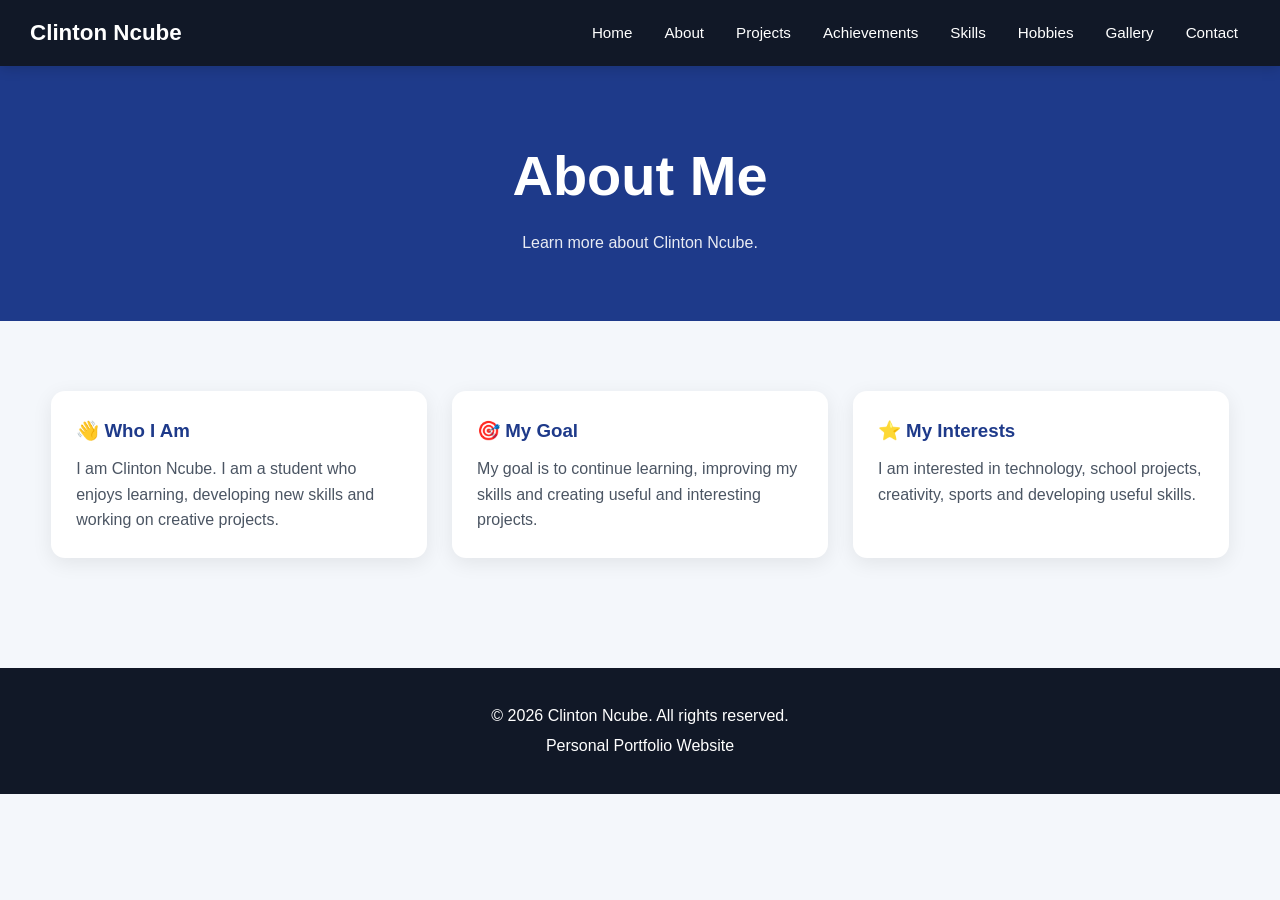
==== commit 4dac07b0: "Update about.html" ====
--- a/about.html
+++ b/about.html
@@ -7,36 +7,6 @@
     <title>About Me | Clinton Ncube</title>
 
     <link rel="stylesheet" href="css/style.css">
-
-    <style>
-        .about-content {
-            max-width: 850px;
-            margin: auto;
-        }
-
-        .about-card {
-            background: white;
-            padding: 35px;
-            border-radius: 15px;
-            box-shadow: 0 5px 20px rgba(0,0,0,0.08);
-            margin-bottom: 25px;
-        }
-
-        .about-card h3 {
-            color: #1e3a8a;
-            margin-bottom: 12px;
-        }
-
-        .about-card p {
-            color: #4b5563;
-            font-size: 1.05rem;
-        }
-
-        .about-highlight {
-            background: #eff6ff;
-            border-left: 5px solid #2563eb;
-        }
-    </style>
 </head>
 
 <body>
@@ -44,7 +14,15 @@
 <nav>
     <a href="index.html" class="logo">Clinton Ncube</a>
 
-    <ul>
+    <button
+        class="menu-toggle"
+        id="menuToggle"
+        aria-label="Open navigation menu"
+        aria-expanded="false">
+        ☰
+    </button>
+
+    <ul class="nav-menu" id="navMenu">
         <li><a href="index.html">Home</a></li>
         <li><a href="about.html">About</a></li>
         <li><a href="projects.html">Projects</a></li>
@@ -58,47 +36,46 @@
 
 <header class="page-header">
     <h1>About Me</h1>
-    <p>Get to know more about Clinton Ncube</p>
+    <p>Learn more about Clinton Ncube.</p>
 </header>
 
 <section>
 
     <div class="container">
 
-        <div class="about-content">
+        <div class="cards">
 
-            <div class="about-card">
+            <div class="card">
 
                 <h3>👋 Who I Am</h3>
 
                 <p>
                     I am Clinton Ncube. I am a student who enjoys
-                    learning, developing new skills and working on
-                    creative projects.
+                    learning, developing new skills and working
+                    on creative projects.
                 </p>
 
             </div>
 
-            <div class="about-card about-highlight">
+            <div class="card">
 
                 <h3>🎯 My Goal</h3>
 
                 <p>
-                    My goal is to continue learning, improving my
-                    skills and creating useful and interesting
+                    My goal is to continue learning, improving
+                    my skills and creating useful and interesting
                     projects.
                 </p>
 
             </div>
 
-            <div class="about-card">
+            <div class="card">
 
-                <h3>💡 My Interests</h3>
+                <h3>⭐ My Interests</h3>
 
                 <p>
-                    I enjoy discovering new ideas, working on
-                    projects, learning technology and taking part
-                    in activities that help me develop new skills.
+                    I am interested in technology, school projects,
+                    creativity, sports and developing useful skills.
                 </p>
 
             </div>
@@ -110,9 +87,60 @@
 </section>
 
 <footer>
-    <p>© 2026 Clinton Ncube. All rights reserved.</p>
-    <p>Personal Portfolio Website</p>
+
+    <p>
+        © 2026 Clinton Ncube. All rights reserved.
+    </p>
+
+    <p>
+        Personal Portfolio Website
+    </p>
+
 </footer>
+
+<script>
+
+const menuToggle =
+    document.getElementById("menuToggle");
+
+const navMenu =
+    document.getElementById("navMenu");
+
+menuToggle.addEventListener("click", () => {
+
+    navMenu.classList.toggle("active");
+
+    const isOpen =
+        navMenu.classList.contains("active");
+
+    menuToggle.setAttribute(
+        "aria-expanded",
+        isOpen
+    );
+
+    menuToggle.textContent =
+        isOpen ? "✕" : "☰";
+});
+
+document.querySelectorAll(".nav-menu a")
+    .forEach(link => {
+
+        link.addEventListener("click", () => {
+
+            navMenu.classList.remove("active");
+
+            menuToggle.textContent = "☰";
+
+            menuToggle.setAttribute(
+                "aria-expanded",
+                "false"
+            );
+
+        });
+
+    });
+
+</script>
 
 </body>
 </html>
--- a/css/style.css
+++ b/css/style.css
@@ -36,7 +36,6 @@
     box-shadow: 0 3px 12px rgba(0, 0, 0, 0.15);
 }
 
-nav .logo,
 .logo {
     color: white;
     text-decoration: none;
@@ -44,14 +43,14 @@
     font-weight: bold;
 }
 
-nav ul {
+.nav-menu {
     list-style: none;
     display: flex;
-    gap: 10px;
+    gap: 8px;
     align-items: center;
 }
 
-nav ul li a {
+.nav-menu li a {
     color: white;
     text-decoration: none;
     padding: 9px 12px;
@@ -60,8 +59,18 @@
     font-size: 0.95rem;
 }
 
-nav ul li a:hover {
+.nav-menu li a:hover {
     background: #2563eb;
+}
+
+.menu-toggle {
+    display: none;
+    background: transparent;
+    color: white;
+    border: none;
+    font-size: 1.8rem;
+    cursor: pointer;
+    padding: 5px;
 }
 
 /* =========================================================
@@ -75,7 +84,7 @@
 }
 
 /* =========================================================
-   HERO SECTION
+   HERO
    ========================================================= */
 
 .hero {
@@ -137,10 +146,6 @@
     background: #374151;
 }
 
-.btn-secondary:hover {
-    background: #1f2937;
-}
-
 /* =========================================================
    SECTIONS
    ========================================================= */
@@ -171,7 +176,10 @@
 .card-grid,
 .grid {
     display: grid;
-    grid-template-columns: repeat(auto-fit, minmax(240px, 1fr));
+    grid-template-columns: repeat(
+        auto-fit,
+        minmax(240px, 1fr)
+    );
     gap: 25px;
 }
 
@@ -198,18 +206,23 @@
 }
 
 /* =========================================================
-   EXPLORE CARDS
-   ========================================================= */
-
-.explore-card {
-    text-decoration: none;
-    color: inherit;
-    display: block;
-}
-
-.explore-card .icon {
-    font-size: 2.5rem;
-    margin-bottom: 15px;
+   PAGE HEADER
+   ========================================================= */
+
+.page-header {
+    background: #1e3a8a;
+    color: white;
+    padding: 65px 20px;
+    text-align: center;
+}
+
+.page-header h1 {
+    font-size: clamp(2rem, 5vw, 3.5rem);
+    margin-bottom: 10px;
+}
+
+.page-header p {
+    opacity: 0.9;
 }
 
 /* =========================================================
@@ -218,7 +231,10 @@
 
 .gallery-grid {
     display: grid;
-    grid-template-columns: repeat(auto-fit, minmax(240px, 1fr));
+    grid-template-columns: repeat(
+        auto-fit,
+        minmax(240px, 1fr)
+    );
     gap: 22px;
 }
 
@@ -285,26 +301,6 @@
 }
 
 /* =========================================================
-   PAGE HEADER
-   ========================================================= */
-
-.page-header {
-    background: #1e3a8a;
-    color: white;
-    padding: 65px 20px;
-    text-align: center;
-}
-
-.page-header h1 {
-    font-size: clamp(2rem, 5vw, 3.5rem);
-    margin-bottom: 10px;
-}
-
-.page-header p {
-    opacity: 0.9;
-}
-
-/* =========================================================
    FOOTER
    ========================================================= */
 
@@ -325,12 +321,8 @@
     text-decoration: none;
 }
 
-footer a:hover {
-    text-decoration: underline;
-}
-
-/* =========================================================
-   EMPTY / LOADING STATES
+/* =========================================================
+   LOADING / EMPTY
    ========================================================= */
 
 .loading {
@@ -346,25 +338,42 @@
 }
 
 /* =========================================================
-   RESPONSIVE DESIGN
+   MOBILE NAVIGATION
    ========================================================= */
 
 @media (max-width: 800px) {
 
     nav {
+        padding: 14px 20px;
+        flex-wrap: wrap;
+    }
+
+    .menu-toggle {
+        display: block;
+    }
+
+    .nav-menu {
+        display: none;
+        width: 100%;
         flex-direction: column;
-        gap: 12px;
-        padding: 15px;
-    }
-
-    nav ul {
-        flex-wrap: wrap;
-        justify-content: center;
-    }
-
-    nav ul li a {
-        font-size: 0.85rem;
-        padding: 7px 9px;
+        align-items: stretch;
+        gap: 3px;
+        padding-top: 12px;
+    }
+
+    .nav-menu.active {
+        display: flex;
+    }
+
+    .nav-menu li {
+        width: 100%;
+    }
+
+    .nav-menu li a {
+        display: block;
+        text-align: center;
+        width: 100%;
+        padding: 10px;
     }
 
     .hero {
@@ -375,17 +384,37 @@
     section {
         padding: 50px 0;
     }
-}
+
+    .cards,
+    .gallery-grid {
+        grid-template-columns: 1fr;
+    }
+}
+
+/* =========================================================
+   SMALL PHONES
+   ========================================================= */
 
 @media (max-width: 500px) {
 
-    nav ul {
-        gap: 4px;
-    }
-
-    nav ul li a {
-        font-size: 0.78rem;
-        padding: 6px 7px;
+    .container {
+        width: 94%;
+    }
+
+    .hero h1 {
+        font-size: 2.4rem;
+    }
+
+    .hero p {
+        font-size: 1rem;
+    }
+
+    .page-header {
+        padding: 50px 15px;
+    }
+
+    .page-header h1 {
+        font-size: 2.2rem;
     }
 
     .card {
@@ -393,10 +422,10 @@
     }
 
     .gallery-card img {
-        height: 200px;
-    }
-
-    .hero h1 {
-        font-size: 2.4rem;
-    }
-}
+        height: 210px;
+    }
+
+    footer {
+        padding: 25px 15px;
+    }
+}
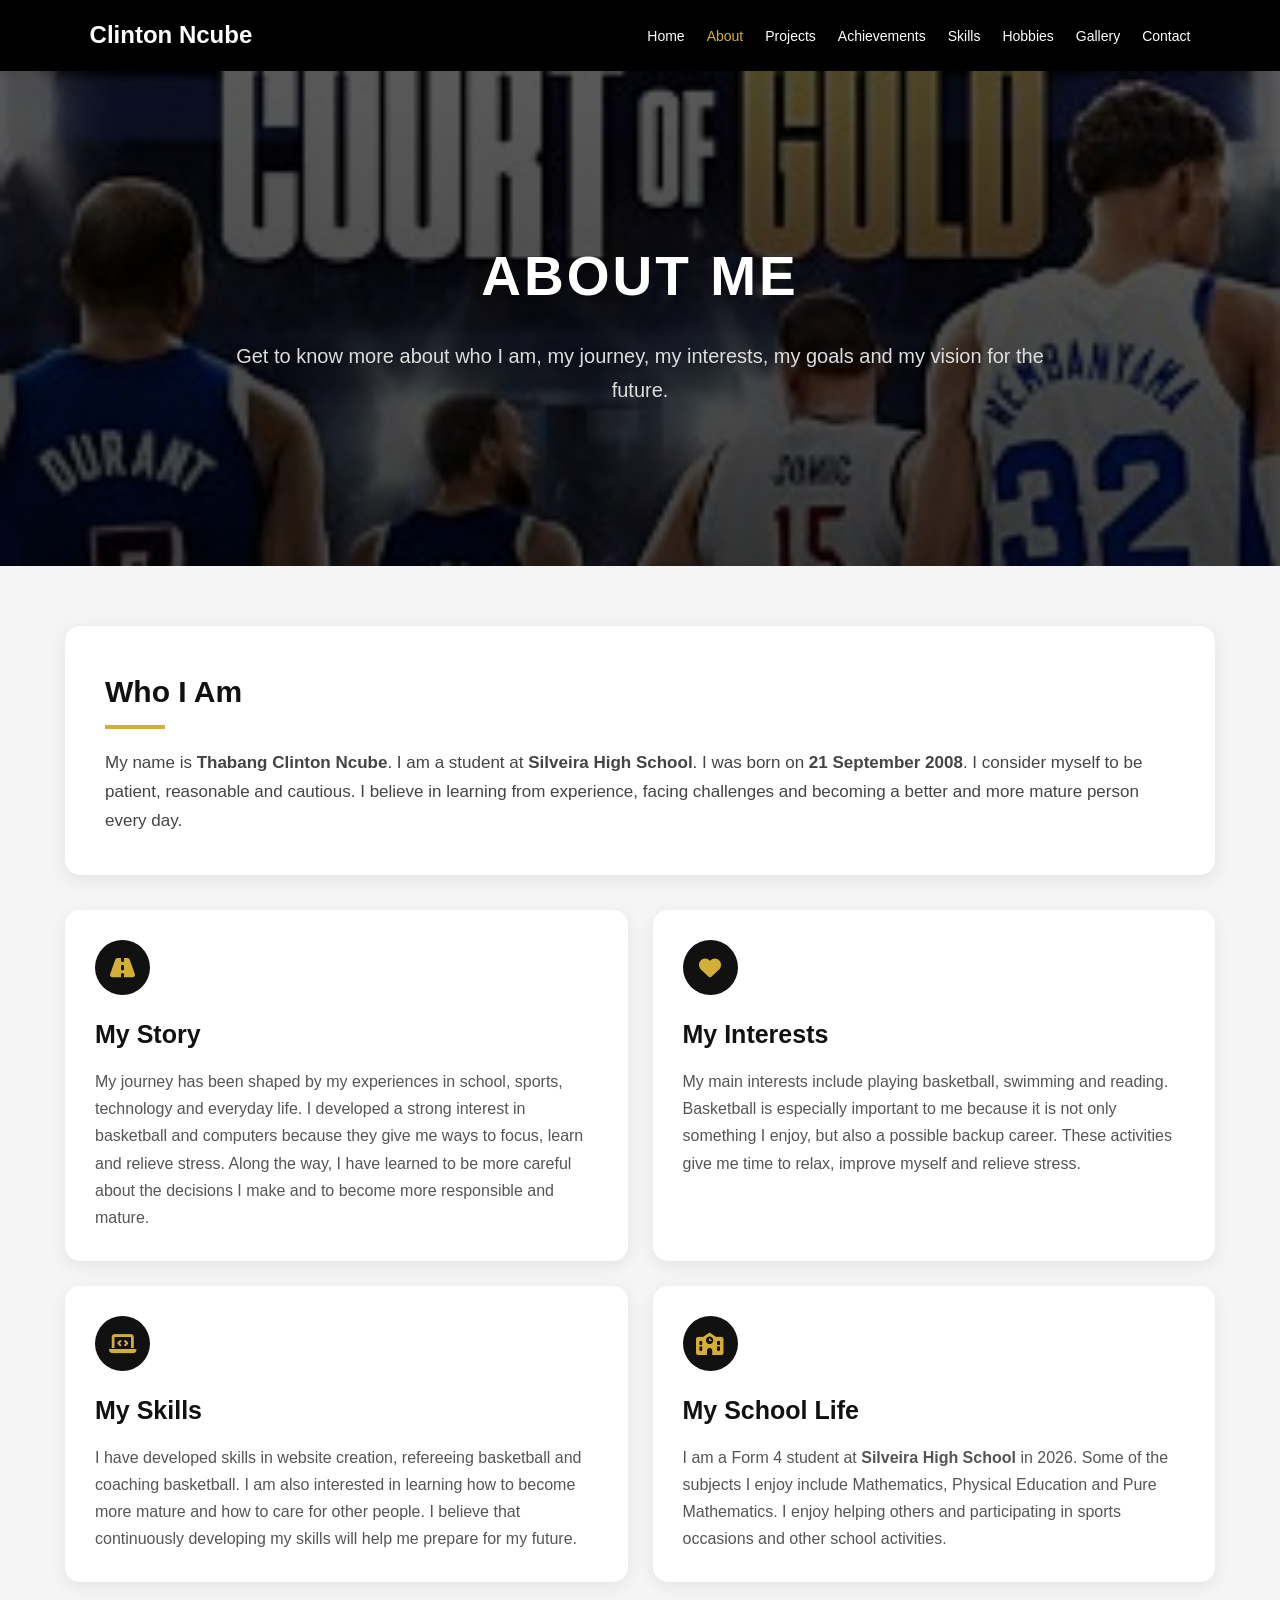
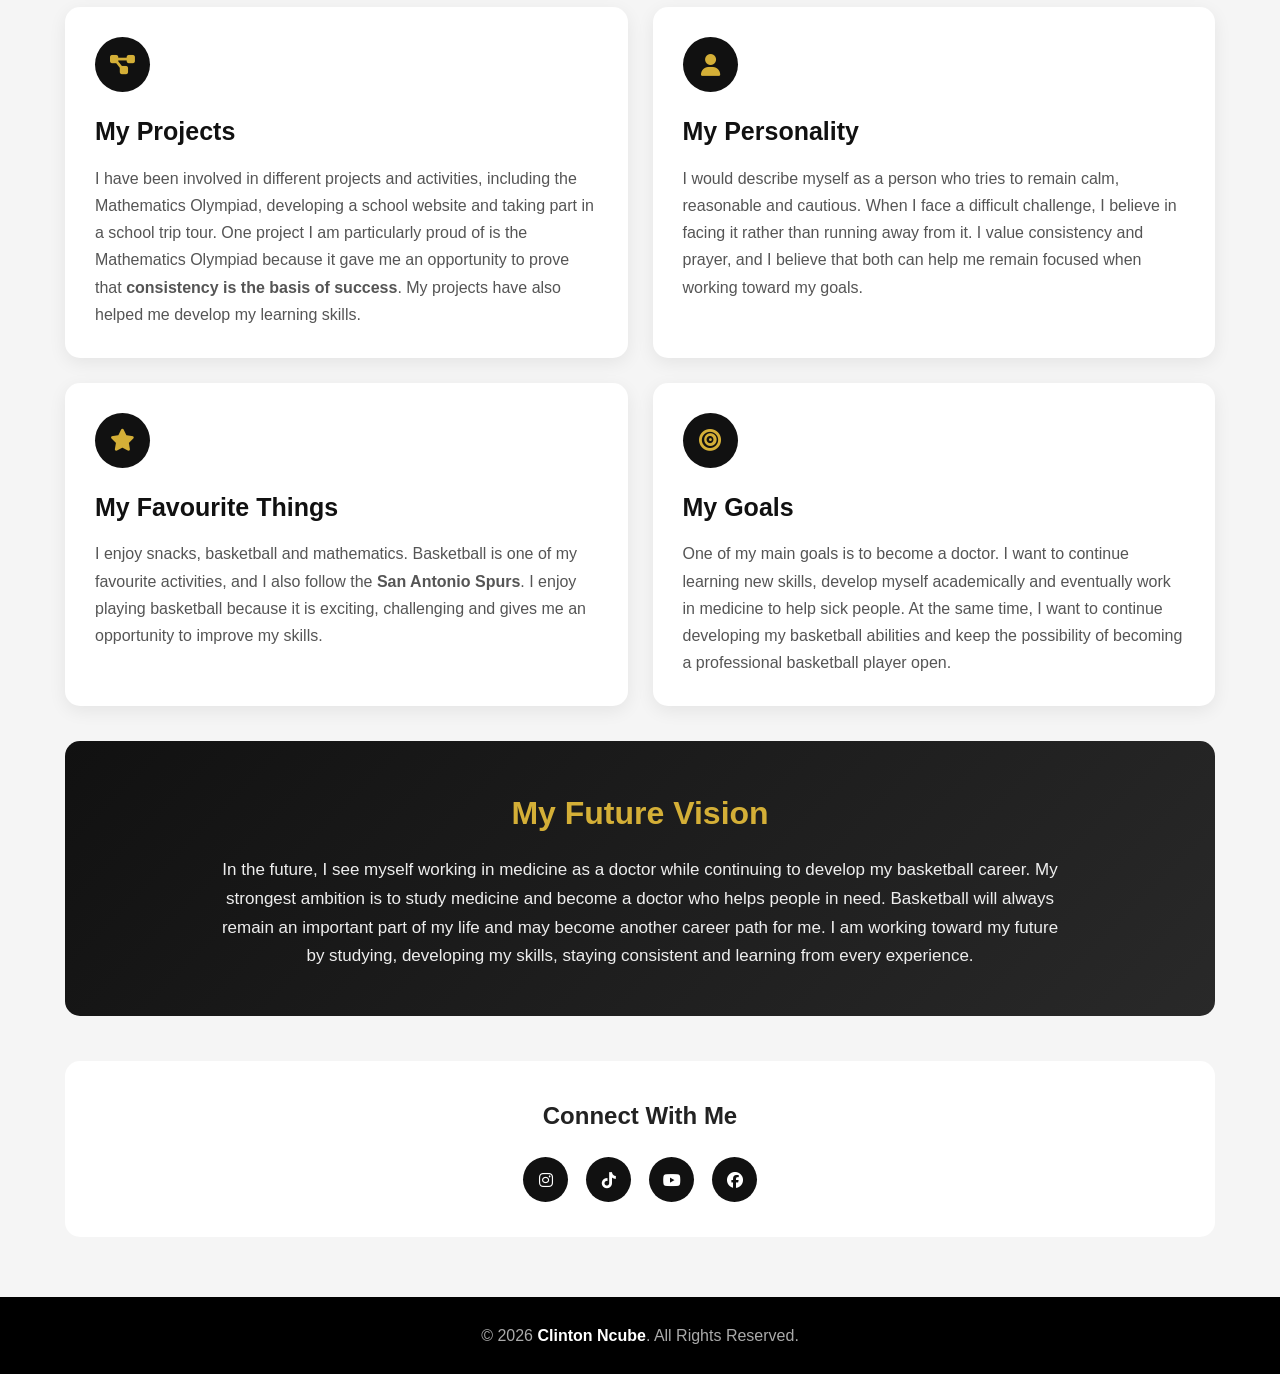
==== commit bd13e826: "Update about.html" ====
--- a/about.html
+++ b/about.html
@@ -6,139 +6,633 @@
 
     <title>About Me | Clinton Ncube</title>
 
-    <link rel="stylesheet" href="css/style.css">
+    <link rel="stylesheet"
+          href="https://cdnjs.cloudflare.com/ajax/libs/font-awesome/6.5.2/css/all.min.css">
+
+    <style>
+        * {
+            margin: 0;
+            padding: 0;
+            box-sizing: border-box;
+        }
+
+        html {
+            scroll-behavior: smooth;
+        }
+
+        body {
+            font-family: Arial, Helvetica, sans-serif;
+            background: #f5f5f5;
+            color: #222;
+            line-height: 1.7;
+        }
+
+        /* NAVIGATION */
+        nav {
+            position: sticky;
+            top: 0;
+            z-index: 1000;
+            background: #000;
+            padding: 15px 7%;
+            display: flex;
+            justify-content: space-between;
+            align-items: center;
+        }
+
+        .logo {
+            color: white;
+            font-size: 24px;
+            font-weight: bold;
+            text-decoration: none;
+        }
+
+        .nav-links {
+            display: flex;
+            gap: 22px;
+            list-style: none;
+        }
+
+        .nav-links a {
+            color: white;
+            text-decoration: none;
+            font-size: 14px;
+            transition: 0.3s;
+        }
+
+        .nav-links a:hover,
+        .nav-links .active {
+            color: #d4af37;
+        }
+
+        .menu-btn {
+            display: none;
+            color: white;
+            font-size: 25px;
+            cursor: pointer;
+        }
+
+        /* HERO */
+        .hero {
+            min-height: 55vh;
+            background:
+                linear-gradient(
+                    rgba(0,0,0,0.65),
+                    rgba(0,0,0,0.75)
+                ),
+                url('images/court%20of%20gold.jfif');
+
+            background-size: cover;
+            background-position: center;
+            display: flex;
+            justify-content: center;
+            align-items: center;
+            text-align: center;
+            padding: 60px 20px;
+        }
+
+        .hero-content {
+            color: white;
+            max-width: 850px;
+        }
+
+        .hero-content h1 {
+            font-size: 55px;
+            text-transform: uppercase;
+            letter-spacing: 3px;
+            margin-bottom: 15px;
+        }
+
+        .hero-content p {
+            font-size: 20px;
+            color: #ddd;
+        }
+
+        /* MAIN */
+        .container {
+            width: 90%;
+            max-width: 1150px;
+            margin: 60px auto;
+        }
+
+        .intro {
+            background: white;
+            padding: 40px;
+            border-radius: 15px;
+            box-shadow: 0 5px 20px rgba(0,0,0,0.08);
+            margin-bottom: 35px;
+        }
+
+        .intro h2 {
+            color: #111;
+            margin-bottom: 20px;
+            font-size: 30px;
+        }
+
+        .intro h2::after {
+            content: "";
+            display: block;
+            width: 60px;
+            height: 4px;
+            background: #d4af37;
+            margin-top: 8px;
+        }
+
+        .intro p {
+            font-size: 17px;
+            color: #444;
+        }
+
+        /* CARDS */
+        .section-grid {
+            display: grid;
+            grid-template-columns: repeat(2, 1fr);
+            gap: 25px;
+        }
+
+        .card {
+            background: white;
+            padding: 30px;
+            border-radius: 15px;
+            box-shadow: 0 5px 18px rgba(0,0,0,0.07);
+            transition: transform 0.3s, box-shadow 0.3s;
+        }
+
+        .card:hover {
+            transform: translateY(-5px);
+            box-shadow: 0 10px 25px rgba(0,0,0,0.12);
+        }
+
+        .card-icon {
+            width: 55px;
+            height: 55px;
+            background: #111;
+            color: #d4af37;
+            border-radius: 50%;
+            display: flex;
+            justify-content: center;
+            align-items: center;
+            font-size: 22px;
+            margin-bottom: 18px;
+        }
+
+        .card h2 {
+            font-size: 25px;
+            margin-bottom: 12px;
+            color: #111;
+        }
+
+        .card p {
+            color: #555;
+            font-size: 16px;
+        }
+
+        /* HIGHLIGHT */
+        .highlight {
+            margin-top: 35px;
+            padding: 45px;
+            background: linear-gradient(135deg, #111, #292929);
+            color: white;
+            border-radius: 15px;
+            text-align: center;
+        }
+
+        .highlight h2 {
+            color: #d4af37;
+            font-size: 32px;
+            margin-bottom: 15px;
+        }
+
+        .highlight p {
+            max-width: 850px;
+            margin: auto;
+            color: #eee;
+            font-size: 17px;
+        }
+
+        /* SOCIALS */
+        .social-section {
+            text-align: center;
+            margin-top: 45px;
+            background: white;
+            padding: 35px;
+            border-radius: 15px;
+        }
+
+        .social-section h2 {
+            margin-bottom: 20px;
+        }
+
+        .social-icons {
+            display: flex;
+            justify-content: center;
+            gap: 18px;
+        }
+
+        .social-icons a {
+            width: 45px;
+            height: 45px;
+            border-radius: 50%;
+            background: #111;
+            color: white;
+            display: flex;
+            justify-content: center;
+            align-items: center;
+            text-decoration: none;
+            transition: 0.3s;
+        }
+
+        .social-icons a:hover {
+            background: #d4af37;
+            color: #111;
+            transform: translateY(-4px);
+        }
+
+        /* FOOTER */
+        footer {
+            background: #000;
+            color: #aaa;
+            text-align: center;
+            padding: 25px 15px;
+            margin-top: 60px;
+        }
+
+        footer strong {
+            color: white;
+        }
+
+        /* MOBILE */
+        @media (max-width: 800px) {
+
+            .menu-btn {
+                display: block;
+            }
+
+            .nav-links {
+                position: absolute;
+                top: 65px;
+                left: 0;
+                width: 100%;
+                background: #000;
+                flex-direction: column;
+                text-align: center;
+                gap: 0;
+                display: none;
+            }
+
+            .nav-links.active {
+                display: flex;
+            }
+
+            .nav-links li {
+                padding: 15px;
+                border-top: 1px solid #222;
+            }
+
+            .hero-content h1 {
+                font-size: 38px;
+            }
+
+            .hero-content p {
+                font-size: 17px;
+            }
+
+            .section-grid {
+                grid-template-columns: 1fr;
+            }
+
+            .intro,
+            .card,
+            .highlight,
+            .social-section {
+                padding: 25px;
+            }
+        }
+    </style>
 </head>
 
 <body>
 
+<!-- NAVIGATION -->
 <nav>
-    <a href="index.html" class="logo">Clinton Ncube</a>
-
-    <button
-        class="menu-toggle"
-        id="menuToggle"
-        aria-label="Open navigation menu"
-        aria-expanded="false">
-        ☰
-    </button>
-
-    <ul class="nav-menu" id="navMenu">
+
+    <a href="index.html" class="logo">
+        Clinton Ncube
+    </a>
+
+    <div class="menu-btn" onclick="toggleMenu()">
+        <i class="fas fa-bars"></i>
+    </div>
+
+    <ul class="nav-links" id="navLinks">
+
         <li><a href="index.html">Home</a></li>
-        <li><a href="about.html">About</a></li>
+
+        <li>
+            <a href="about.html" class="active">About</a>
+        </li>
+
         <li><a href="projects.html">Projects</a></li>
+
         <li><a href="achievements.html">Achievements</a></li>
+
         <li><a href="skills.html">Skills</a></li>
+
         <li><a href="hobbies.html">Hobbies</a></li>
+
         <li><a href="gallery.html">Gallery</a></li>
+
         <li><a href="contact.html">Contact</a></li>
+
     </ul>
+
 </nav>
 
-<header class="page-header">
-    <h1>About Me</h1>
-    <p>Learn more about Clinton Ncube.</p>
-</header>
-
-<section>
-
-    <div class="container">
-
-        <div class="cards">
-
-            <div class="card">
-
-                <h3>👋 Who I Am</h3>
-
-                <p>
-                    I am Clinton Ncube. I am a student who enjoys
-                    learning, developing new skills and working
-                    on creative projects.
-                </p>
-
-            </div>
-
-            <div class="card">
-
-                <h3>🎯 My Goal</h3>
-
-                <p>
-                    My goal is to continue learning, improving
-                    my skills and creating useful and interesting
-                    projects.
-                </p>
-
-            </div>
-
-            <div class="card">
-
-                <h3>⭐ My Interests</h3>
-
-                <p>
-                    I am interested in technology, school projects,
-                    creativity, sports and developing useful skills.
-                </p>
-
-            </div>
-
-        </div>
+
+<!-- HERO -->
+<section class="hero">
+
+    <div class="hero-content">
+
+        <h1>About Me</h1>
+
+        <p>
+            Get to know more about who I am, my journey,
+            my interests, my goals and my vision for the future.
+        </p>
 
     </div>
 
 </section>
 
+
+<!-- MAIN CONTENT -->
+<div class="container">
+
+
+    <!-- INTRODUCTION -->
+    <section class="intro">
+
+        <h2>Who I Am</h2>
+
+        <p>
+            My name is <strong>Thabang Clinton Ncube</strong>.
+            I am a student at <strong>Silveira High School</strong>.
+            I was born on <strong>21 September 2008</strong>.
+            I consider myself to be patient, reasonable and cautious.
+            I believe in learning from experience, facing challenges
+            and becoming a better and more mature person every day.
+        </p>
+
+    </section>
+
+
+    <!-- SECTIONS -->
+    <div class="section-grid">
+
+
+        <!-- MY STORY -->
+        <div class="card">
+
+            <div class="card-icon">
+                <i class="fas fa-road"></i>
+            </div>
+
+            <h2>My Story</h2>
+
+            <p>
+                My journey has been shaped by my experiences in school,
+                sports, technology and everyday life. I developed a strong
+                interest in basketball and computers because they give me
+                ways to focus, learn and relieve stress. Along the way,
+                I have learned to be more careful about the decisions I make
+                and to become more responsible and mature.
+            </p>
+
+        </div>
+
+
+        <!-- MY INTERESTS -->
+        <div class="card">
+
+            <div class="card-icon">
+                <i class="fas fa-heart"></i>
+            </div>
+
+            <h2>My Interests</h2>
+
+            <p>
+                My main interests include playing basketball, swimming
+                and reading. Basketball is especially important to me
+                because it is not only something I enjoy, but also a
+                possible backup career. These activities give me time
+                to relax, improve myself and relieve stress.
+            </p>
+
+        </div>
+
+
+        <!-- MY SKILLS -->
+        <div class="card">
+
+            <div class="card-icon">
+                <i class="fas fa-laptop-code"></i>
+            </div>
+
+            <h2>My Skills</h2>
+
+            <p>
+                I have developed skills in website creation, refereeing
+                basketball and coaching basketball. I am also interested
+                in learning how to become more mature and how to care for
+                other people. I believe that continuously developing my
+                skills will help me prepare for my future.
+            </p>
+
+        </div>
+
+
+        <!-- SCHOOL LIFE -->
+        <div class="card">
+
+            <div class="card-icon">
+                <i class="fas fa-school"></i>
+            </div>
+
+            <h2>My School Life</h2>
+
+            <p>
+                I am a Form 4 student at <strong>Silveira High School</strong>
+                in 2026. Some of the subjects I enjoy include Mathematics,
+                Physical Education and Pure Mathematics. I enjoy helping
+                others and participating in sports occasions and other
+                school activities.
+            </p>
+
+        </div>
+
+
+        <!-- MY PROJECTS -->
+        <div class="card">
+
+            <div class="card-icon">
+                <i class="fas fa-project-diagram"></i>
+            </div>
+
+            <h2>My Projects</h2>
+
+            <p>
+                I have been involved in different projects and activities,
+                including the Mathematics Olympiad, developing a school
+                website and taking part in a school trip tour. One project
+                I am particularly proud of is the Mathematics Olympiad
+                because it gave me an opportunity to prove that
+                <strong>consistency is the basis of success</strong>.
+                My projects have also helped me develop my learning skills.
+            </p>
+
+        </div>
+
+
+        <!-- PERSONALITY -->
+        <div class="card">
+
+            <div class="card-icon">
+                <i class="fas fa-user"></i>
+            </div>
+
+            <h2>My Personality</h2>
+
+            <p>
+                I would describe myself as a person who tries to remain
+                calm, reasonable and cautious. When I face a difficult
+                challenge, I believe in facing it rather than running away
+                from it. I value consistency and prayer, and I believe that
+                both can help me remain focused when working toward my goals.
+            </p>
+
+        </div>
+
+
+        <!-- FAVOURITE THINGS -->
+        <div class="card">
+
+            <div class="card-icon">
+                <i class="fas fa-star"></i>
+            </div>
+
+            <h2>My Favourite Things</h2>
+
+            <p>
+                I enjoy snacks, basketball and mathematics. Basketball is
+                one of my favourite activities, and I also follow the
+                <strong>San Antonio Spurs</strong>. I enjoy playing
+                basketball because it is exciting, challenging and gives
+                me an opportunity to improve my skills.
+            </p>
+
+        </div>
+
+
+        <!-- GOALS -->
+        <div class="card">
+
+            <div class="card-icon">
+                <i class="fas fa-bullseye"></i>
+            </div>
+
+            <h2>My Goals</h2>
+
+            <p>
+                One of my main goals is to become a doctor. I want to
+                continue learning new skills, develop myself academically
+                and eventually work in medicine to help sick people.
+                At the same time, I want to continue developing my
+                basketball abilities and keep the possibility of becoming
+                a professional basketball player open.
+            </p>
+
+        </div>
+
+    </div>
+
+
+    <!-- FUTURE VISION -->
+    <section class="highlight">
+
+        <h2>My Future Vision</h2>
+
+        <p>
+            In the future, I see myself working in medicine as a doctor
+            while continuing to develop my basketball career. My strongest
+            ambition is to study medicine and become a doctor who helps
+            people in need. Basketball will always remain an important
+            part of my life and may become another career path for me.
+            I am working toward my future by studying, developing my skills,
+            staying consistent and learning from every experience.
+        </p>
+
+    </section>
+
+
+    <!-- SOCIAL MEDIA -->
+    <section class="social-section">
+
+        <h2>Connect With Me</h2>
+
+        <div class="social-icons">
+
+            <a href="https://www.instagram.com/vixeny19/"
+               target="_blank"
+               title="Instagram">
+                <i class="fab fa-instagram"></i>
+            </a>
+
+            <a href="https://www.tiktok.com/@silveirahighsportsdesk"
+               target="_blank"
+               title="TikTok">
+                <i class="fab fa-tiktok"></i>
+            </a>
+
+            <a href="https://www.youtube.com/@TCN-CLINTON"
+               target="_blank"
+               title="YouTube">
+                <i class="fab fa-youtube"></i>
+            </a>
+
+            <a href="https://www.facebook.com/profile.php?id=61586134052388"
+               target="_blank"
+               title="Facebook">
+                <i class="fab fa-facebook"></i>
+            </a>
+
+        </div>
+
+    </section>
+
+</div>
+
+
+<!-- FOOTER -->
 <footer>
 
     <p>
-        © 2026 Clinton Ncube. All rights reserved.
+        © 2026 <strong>Clinton Ncube</strong>.
+        All Rights Reserved.
     </p>
 
-    <p>
-        Personal Portfolio Website
-    </p>
-
 </footer>
 
+
+<!-- MOBILE MENU SCRIPT -->
 <script>
 
-const menuToggle =
-    document.getElementById("menuToggle");
-
-const navMenu =
-    document.getElementById("navMenu");
-
-menuToggle.addEventListener("click", () => {
-
-    navMenu.classList.toggle("active");
-
-    const isOpen =
-        navMenu.classList.contains("active");
-
-    menuToggle.setAttribute(
-        "aria-expanded",
-        isOpen
-    );
-
-    menuToggle.textContent =
-        isOpen ? "✕" : "☰";
-});
-
-document.querySelectorAll(".nav-menu a")
-    .forEach(link => {
-
-        link.addEventListener("click", () => {
-
-            navMenu.classList.remove("active");
-
-            menuToggle.textContent = "☰";
-
-            menuToggle.setAttribute(
-                "aria-expanded",
-                "false"
-            );
-
-        });
-
-    });
+function toggleMenu() {
+
+    document
+        .getElementById("navLinks")
+        .classList.toggle("active");
+
+}
 
 </script>
 
